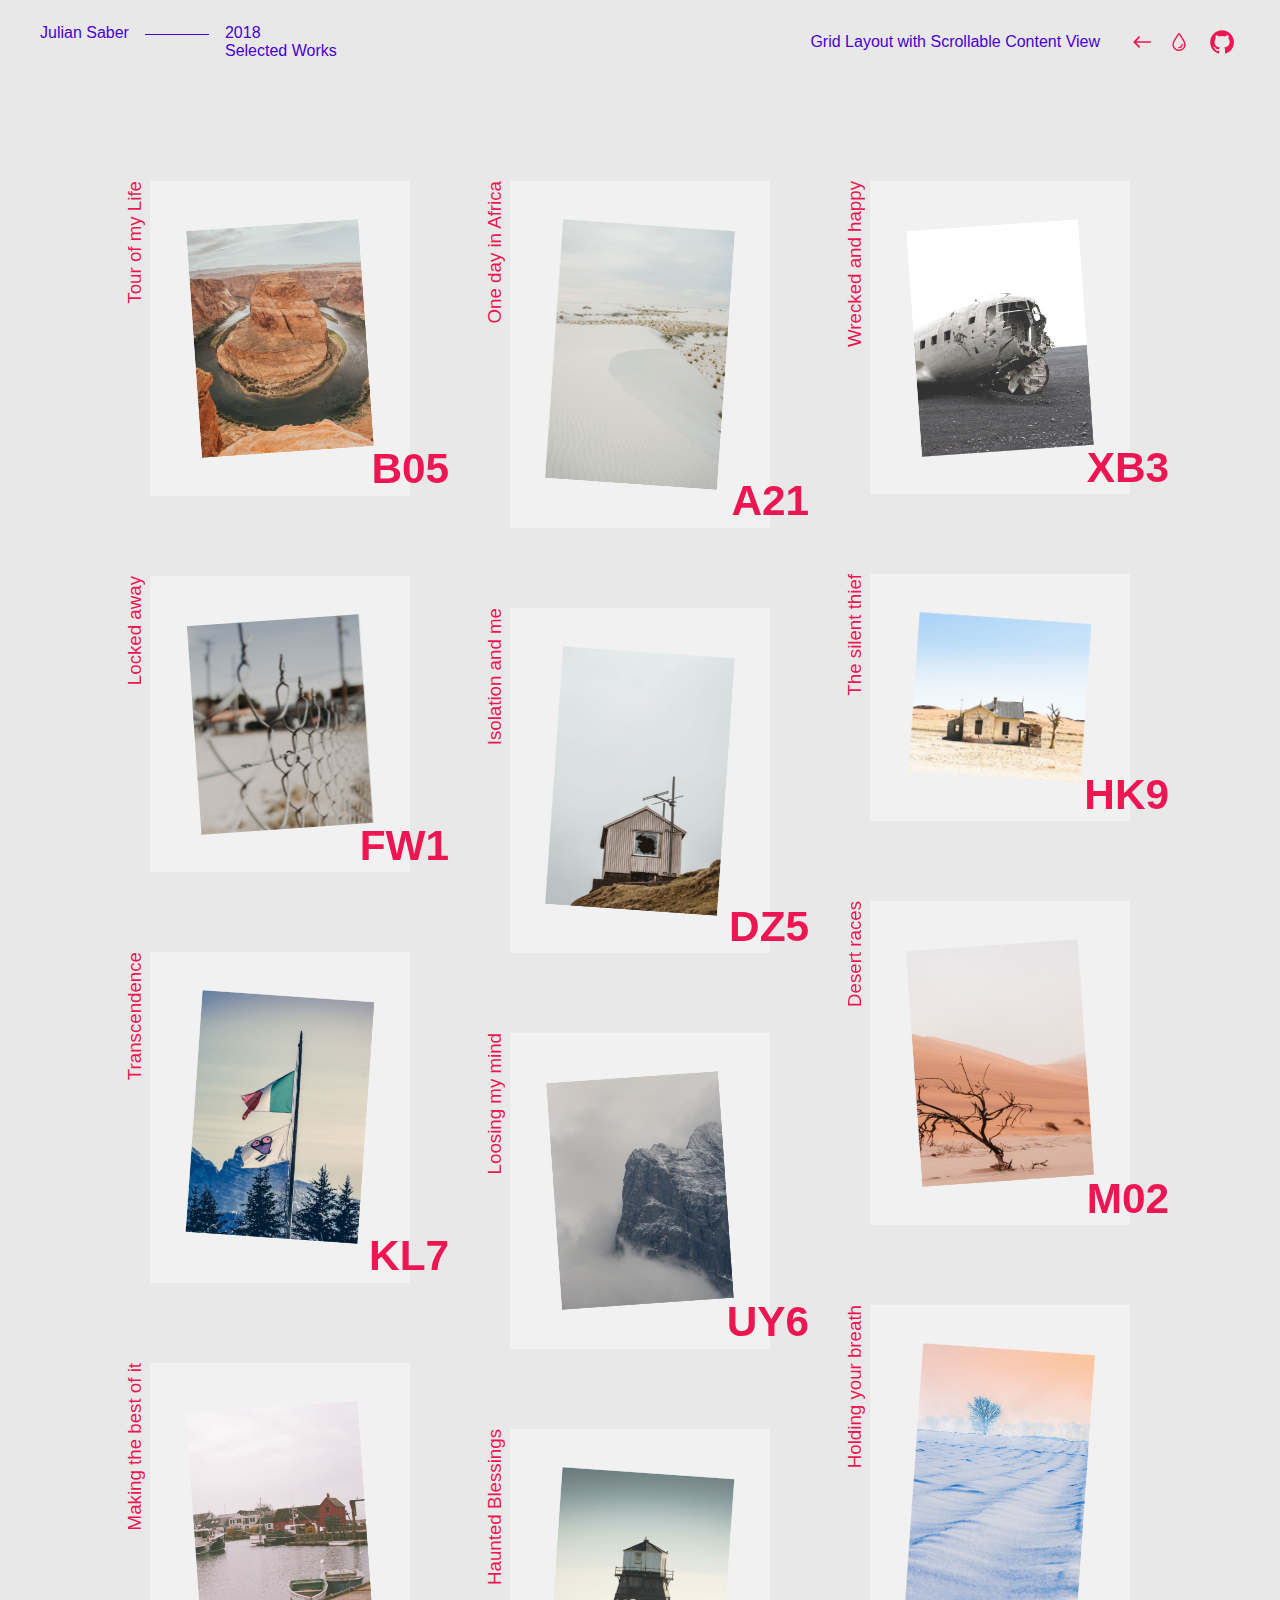
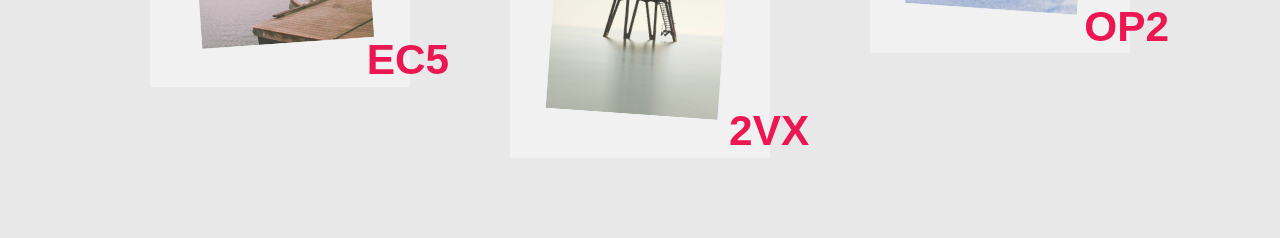
==== PictureWall/index.html @ a44412d5 "add picture wall and bootstrap" ====
<!DOCTYPE html>
<html lang="en" class="no-js">
	<head>
		<meta charset="UTF-8" />
		<meta name="viewport" content="width=device-width, initial-scale=1">
		<title>Grid Layout with Scrollable Content View | Codrops</title>
		<meta name="description" content="A Masonry-powered grid layout with a motion hover effect on the grid items and a scrollable content view." />
		<meta name="keywords" content="masonry, grid layout, hover effect, content preview, javascript, gsap, template, web design" />
		<meta name="author" content="Codrops" />
		<link rel="shortcut icon" href="favicon.ico">
		<link rel="stylesheet" type="text/css" href="css/base.css" />
		<script>document.documentElement.className="js";var supportsCssVars=function(){var e,t=document.createElement("style");return t.innerHTML="root: { --tmp-var: bold; }",document.head.appendChild(t),e=!!(window.CSS&&window.CSS.supports&&window.CSS.supports("font-weight","var(--tmp-var)")),t.parentNode.removeChild(t),e};supportsCssVars()||alert("Please view this demo in a modern browser that supports CSS Variables.");</script>
	</head>
	<body class="loading">
		<svg class="hidden">
			<symbol id="icon-arrow" viewBox="0 0 24 24">
				<title>arrow</title>
				<polygon points="6.3,12.8 20.9,12.8 20.9,11.2 6.3,11.2 10.2,7.2 9,6 3.1,12 9,18 10.2,16.8 "/>
			</symbol>
			<symbol id="icon-drop" viewBox="0 0 24 24">
				<title>drop</title>
				<path d="M12,21c-3.6,0-6.6-3-6.6-6.6C5.4,11,10.8,4,11.4,3.2C11.6,3.1,11.8,3,12,3s0.4,0.1,0.6,0.3c0.6,0.8,6.1,7.8,6.1,11.2C18.6,18.1,15.6,21,12,21zM12,4.8c-1.8,2.4-5.2,7.4-5.2,9.6c0,2.9,2.3,5.2,5.2,5.2s5.2-2.3,5.2-5.2C17.2,12.2,13.8,7.3,12,4.8z"/><path d="M12,18.2c-0.4,0-0.7-0.3-0.7-0.7s0.3-0.7,0.7-0.7c1.3,0,2.4-1.1,2.4-2.4c0-0.4,0.3-0.7,0.7-0.7c0.4,0,0.7,0.3,0.7,0.7C15.8,16.5,14.1,18.2,12,18.2z"/>
			</symbol>
			<svg id="icon-github" viewBox="0 0 33 33">
				<title>github</title>
				<path d="M16.608.455C7.614.455.32 7.748.32 16.745c0 7.197 4.667 13.302 11.14 15.456.815.15 1.112-.353 1.112-.785 0-.386-.014-1.411-.022-2.77-4.531.984-5.487-2.184-5.487-2.184-.741-1.882-1.809-2.383-1.809-2.383-1.479-1.01.112-.99.112-.99 1.635.115 2.495 1.679 2.495 1.679 1.453 2.489 3.813 1.77 4.741 1.353.148-1.052.569-1.77 1.034-2.177-3.617-.411-7.42-1.809-7.42-8.051 0-1.778.635-3.233 1.677-4.371-.168-.412-.727-2.069.16-4.311 0 0 1.367-.438 4.479 1.67a15.602 15.602 0 0 1 4.078-.549 15.62 15.62 0 0 1 4.078.549c3.11-2.108 4.475-1.67 4.475-1.67.889 2.242.33 3.899.163 4.311C26.37 12.66 27 14.115 27 15.893c0 6.258-3.809 7.635-7.437 8.038.584.503 1.105 1.497 1.105 3.017 0 2.177-.02 3.934-.02 4.468 0 .436.294.943 1.12.784 6.468-2.159 11.131-8.26 11.131-15.455 0-8.997-7.294-16.29-16.291-16.29"></path>
			</svg>
			<svg id="icon-caret" viewBox="0 0 32 19">
				<title>caret</title>
				<path d="M31.423 3.976l-14.319 14.32a1.631 1.631 0 0 1-2.306 0L.478 3.976a1.631 1.631 0 0 1 0-2.307L1.63.516a1.631 1.631 0 0 1 2.307 0l12.013 12.013L27.964.516a1.63 1.63 0 0 1 2.306 0l1.154 1.153a1.63 1.63 0 0 1-.001 2.307z"></path>
			</svg>
		</svg>
		<main>
			<div class="frame">
				<header class="codrops-header">
					<h1 class="codrops-header__title">Grid Layout with Scrollable Content View</h1>
					<div class="codrops-links">
						<a class="codrops-icon codrops-icon--prev" href="https://tympanus.net/Development/DiagonalSlideshow/" title="Previous Demo"><svg class="icon icon--arrow"><use xlink:href="#icon-arrow"></use></svg></a>
						<a class="codrops-icon codrops-icon--drop" href="https://tympanus.net/codrops/?p=35959" title="Back to the article"><svg class="icon icon--drop"><use xlink:href="#icon-drop"></use></svg></a>
						<a class="github" href="https://github.com/codrops/GridLayoutScrollableContent/" title="Find this project on GitHub"><svg class="icon icon--github"><use xlink:href="#icon-github"></use></svg></a>
					</div>
				</header>
				<div class="title">
					<h3 class="title__name">Julian Saber</h3>
					<h4 class="title__sub">2018 <span class="title__sub-works">Selected Works</span></h4>
				</div>
			</div>
			<div class="grid-wrap">
				<div class="grid">
					<a href="#" class="grid__item">
						<div class="grid__item-bg"></div>
						<div class="grid__item-wrap">
							<img class="grid__item-img" src="img/1.jpg" alt="Some image" />
						</div>
						<h3 class="grid__item-title">Tour of my Life</h3>
						<h4 class="grid__item-number">B05</h4>
					</a>
					<a href="#" class="grid__item">
						<div class="grid__item-bg"></div>
						<div class="grid__item-wrap">
							<img class="grid__item-img" src="img/2.jpg" alt="Some image" />
						</div>
						<h3 class="grid__item-title">One day in Africa</h3>
						<h4 class="grid__item-number">A21</h4>
					</a>
					<a href="#" class="grid__item">
						<div class="grid__item-bg"></div>
						<div class="grid__item-wrap">
							<img class="grid__item-img" src="img/3.jpg" alt="Some image" />
						</div>
						<h3 class="grid__item-title">Wrecked and happy</h3>
						<h4 class="grid__item-number">XB3</h4>
					</a>
					<a href="#" class="grid__item">
						<div class="grid__item-bg"></div>
						<div class="grid__item-wrap">
							<img class="grid__item-img" src="img/4.jpg" alt="Some image" />
						</div>
						<h3 class="grid__item-title">The silent thief</h3>
						<h4 class="grid__item-number">HK9</h4>
					</a>
					<a href="#" class="grid__item">
						<div class="grid__item-bg"></div>
						<div class="grid__item-wrap">
							<img class="grid__item-img" src="img/5.jpg" alt="Some image" />
						</div>
						<h3 class="grid__item-title">Locked away</h3>
						<h4 class="grid__item-number">FW1</h4>
					</a>
					<a href="#" class="grid__item">
						<div class="grid__item-bg"></div>
						<div class="grid__item-wrap">
							<img class="grid__item-img" src="img/6.jpg" alt="Some image" />
						</div>
						<h3 class="grid__item-title">Isolation and me</h3>
						<h4 class="grid__item-number">DZ5</h4>
					</a>
					<a href="#" class="grid__item">
						<div class="grid__item-bg"></div>
						<div class="grid__item-wrap">
							<img class="grid__item-img" src="img/7.jpg" alt="Some image" />
						</div>
						<h3 class="grid__item-title">Desert races</h3>
						<h4 class="grid__item-number">M02</h4>
					</a>
					<a href="#" class="grid__item">
						<div class="grid__item-bg"></div>
						<div class="grid__item-wrap">
							<img class="grid__item-img" src="img/8.jpg" alt="Some image" />
						</div>
						<h3 class="grid__item-title">Transcendence</h3>
						<h4 class="grid__item-number">KL7</h4>
					</a>
					<a href="#" class="grid__item">
						<div class="grid__item-bg"></div>
						<div class="grid__item-wrap">
							<img class="grid__item-img" src="img/9.jpg" alt="Some image" />
						</div>
						<h3 class="grid__item-title">Loosing my mind</h3>
						<h4 class="grid__item-number">UY6</h4>
					</a>
					<a href="#" class="grid__item">
						<div class="grid__item-bg"></div>
						<div class="grid__item-wrap">
							<img class="grid__item-img" src="img/10.jpg" alt="Some image" />
						</div>
						<h3 class="grid__item-title">Holding your breath</h3>
						<h4 class="grid__item-number">OP2</h4>
					</a>
					<a href="#" class="grid__item">
						<div class="grid__item-bg"></div>
						<div class="grid__item-wrap">
							<img class="grid__item-img" src="img/11.jpg" alt="Some image" />
						</div>
						<h3 class="grid__item-title">Making the best of it</h3>
						<h4 class="grid__item-number">EC5</h4>
					</a>
					<a href="#" class="grid__item">
						<div class="grid__item-bg"></div>
						<div class="grid__item-wrap">
							<img class="grid__item-img" src="img/12.jpg" alt="Some image" />
						</div>
						<h3 class="grid__item-title">Haunted Blessings</h3>
						<h4 class="grid__item-number">2VX</h4>
					</a>
				</div>
			</div><!-- /grid-wrap -->
			<div class="content">
				<div class="content__item">
					<div class="content__item-intro">
						<img class="content__item-img" src="img/1.jpg" alt="Some image" />
						<h2 class="content__item-title">Tour of my life</h2>
					</div>
					<h3 class="content__item-subtitle">"How I learned to cherish life after a trip to hell"</h3>
					<div class="content__item-text">
						<p>When I was in the islands nearly a generation ago, I was acquainted with a young American couple who had among their belongings an attractive little son of the age of seven—attractive but not practicably companionable with me, because he knew no English. He had played from his birth with the little Kanakas on his father’s plantation, and had preferred their language and would learn no other. The family removed to America a month after I arrived in the islands, and straightway the boy began to lose his Kanaka and pick up English. By the time he was twelve he hadn’t a word of Kanaka left; the language had wholly departed from his tongue and from his comprehension. Nine years later, when he was twenty-one, I came upon the family in one of the lake towns of New York, and the mother told me about an adventure which her son had been having. By trade he was now a professional diver. A passenger boat had been caught in a storm on the lake, and had gone down, carrying her people with her. A few days later the young diver descended, with his armor on, and entered the berth-saloon of the boat, and stood at the foot of the companionway, with his hand on the rail, peering through the dim water. Presently something touched him on the shoulder, and he turned and found a dead man swaying and bobbing about him and seemingly inspecting him inquiringly. He was paralyzed with fright.</p>
						<p>His entry had disturbed the water, and now he discerned a number of dim corpses making for him and wagging their heads and swaying their bodies like sleepy people trying to dance. His senses forsook him, and in that condition he was drawn to the surface. He was put to bed at home, and was soon very ill. During some days he had seasons of delirium which lasted several hours at a time; and while they lasted he talked Kanaka incessantly and glibly; and Kanaka only. He was still very ill, and he talked to me in that tongue; but I did not understand it, of course. The doctor-books tell us that cases like this are not uncommon. Then the doctors ought to study the cases and find out how to multiply them. Many languages and things get mislaid in a person’s head, and stay mislaid for lack of this remedy.</p>
						<p>Several of our passengers belonged in Honolulu, and these were sent ashore; but nobody could go ashore and return. There were people on shore who were booked to go with us to Australia, but we could not receive them; to do it would cost us a quarantine-term in Sydney. They could have escaped the day before, by ship to San Francisco; but the bars had been put up, now, and they might have to wait weeks before any ship could venture to give them a passage any whither. And there were hardships for others. An elderly lady and her son, recreation-seekers from Massachusetts, had wandered westward, further and further from home, always intending to take the return track, but always concluding to go still a little further; and now here they were at anchor before Honolulu positively their last westward-bound indulgence—they had made up their minds to that—but where is the use in making up your mind in this world? It is usually a waste of time to do it. These two would have to stay with us as far as Australia. Then they could go on around the world, or go back the way they had come; the distance and the accommodations and outlay of time would be just the same, whichever of the two routes they might elect to take. Think of it: a projected excursion of five hundred miles gradually enlarged, without any elaborate degree of intention, to a possible twenty-four thousand. However, they were used to extensions by this time, and did not mind this new one much.</p>
					</div>
				</div><!-- /content__item -->
				<div class="content__item">
					<div class="content__item-intro">
						<img class="content__item-img" src="img/2.jpg" alt="Some image" />
						<h2 class="content__item-title">One day in Africa</h2>
					</div>
					<h3 class="content__item-subtitle">"How I learned to cherish life after a trip to hell"</h3>
					<div class="content__item-text">
						<p>When I was in the islands nearly a generation ago, I was acquainted with a young American couple who had among their belongings an attractive little son of the age of seven—attractive but not practicably companionable with me, because he knew no English. He had played from his birth with the little Kanakas on his father’s plantation, and had preferred their language and would learn no other. The family removed to America a month after I arrived in the islands, and straightway the boy began to lose his Kanaka and pick up English. By the time he was twelve he hadn’t a word of Kanaka left; the language had wholly departed from his tongue and from his comprehension. Nine years later, when he was twenty-one, I came upon the family in one of the lake towns of New York, and the mother told me about an adventure which her son had been having. By trade he was now a professional diver. A passenger boat had been caught in a storm on the lake, and had gone down, carrying her people with her. A few days later the young diver descended, with his armor on, and entered the berth-saloon of the boat, and stood at the foot of the companionway, with his hand on the rail, peering through the dim water. Presently something touched him on the shoulder, and he turned and found a dead man swaying and bobbing about him and seemingly inspecting him inquiringly. He was paralyzed with fright.</p>
						<p>His entry had disturbed the water, and now he discerned a number of dim corpses making for him and wagging their heads and swaying their bodies like sleepy people trying to dance. His senses forsook him, and in that condition he was drawn to the surface. He was put to bed at home, and was soon very ill. During some days he had seasons of delirium which lasted several hours at a time; and while they lasted he talked Kanaka incessantly and glibly; and Kanaka only. He was still very ill, and he talked to me in that tongue; but I did not understand it, of course. The doctor-books tell us that cases like this are not uncommon. Then the doctors ought to study the cases and find out how to multiply them. Many languages and things get mislaid in a person’s head, and stay mislaid for lack of this remedy.</p>
						<p>Several of our passengers belonged in Honolulu, and these were sent ashore; but nobody could go ashore and return. There were people on shore who were booked to go with us to Australia, but we could not receive them; to do it would cost us a quarantine-term in Sydney. They could have escaped the day before, by ship to San Francisco; but the bars had been put up, now, and they might have to wait weeks before any ship could venture to give them a passage any whither. And there were hardships for others. An elderly lady and her son, recreation-seekers from Massachusetts, had wandered westward, further and further from home, always intending to take the return track, but always concluding to go still a little further; and now here they were at anchor before Honolulu positively their last westward-bound indulgence—they had made up their minds to that—but where is the use in making up your mind in this world? It is usually a waste of time to do it. These two would have to stay with us as far as Australia. Then they could go on around the world, or go back the way they had come; the distance and the accommodations and outlay of time would be just the same, whichever of the two routes they might elect to take. Think of it: a projected excursion of five hundred miles gradually enlarged, without any elaborate degree of intention, to a possible twenty-four thousand. However, they were used to extensions by this time, and did not mind this new one much.</p>
					</div>
				</div><!-- /content__item -->
				<div class="content__item">
					<div class="content__item-intro">
						<img class="content__item-img" src="img/3.jpg" alt="Some image" />
						<h2 class="content__item-title">Wrecked and happy</h2>
					</div>
					<h3 class="content__item-subtitle">"How I learned to cherish life after a trip to hell"</h3>
					<div class="content__item-text">
						<p>When I was in the islands nearly a generation ago, I was acquainted with a young American couple who had among their belongings an attractive little son of the age of seven—attractive but not practicably companionable with me, because he knew no English. He had played from his birth with the little Kanakas on his father’s plantation, and had preferred their language and would learn no other. The family removed to America a month after I arrived in the islands, and straightway the boy began to lose his Kanaka and pick up English. By the time he was twelve he hadn’t a word of Kanaka left; the language had wholly departed from his tongue and from his comprehension. Nine years later, when he was twenty-one, I came upon the family in one of the lake towns of New York, and the mother told me about an adventure which her son had been having. By trade he was now a professional diver. A passenger boat had been caught in a storm on the lake, and had gone down, carrying her people with her. A few days later the young diver descended, with his armor on, and entered the berth-saloon of the boat, and stood at the foot of the companionway, with his hand on the rail, peering through the dim water. Presently something touched him on the shoulder, and he turned and found a dead man swaying and bobbing about him and seemingly inspecting him inquiringly. He was paralyzed with fright.</p>
						<p>His entry had disturbed the water, and now he discerned a number of dim corpses making for him and wagging their heads and swaying their bodies like sleepy people trying to dance. His senses forsook him, and in that condition he was drawn to the surface. He was put to bed at home, and was soon very ill. During some days he had seasons of delirium which lasted several hours at a time; and while they lasted he talked Kanaka incessantly and glibly; and Kanaka only. He was still very ill, and he talked to me in that tongue; but I did not understand it, of course. The doctor-books tell us that cases like this are not uncommon. Then the doctors ought to study the cases and find out how to multiply them. Many languages and things get mislaid in a person’s head, and stay mislaid for lack of this remedy.</p>
						<p>Several of our passengers belonged in Honolulu, and these were sent ashore; but nobody could go ashore and return. There were people on shore who were booked to go with us to Australia, but we could not receive them; to do it would cost us a quarantine-term in Sydney. They could have escaped the day before, by ship to San Francisco; but the bars had been put up, now, and they might have to wait weeks before any ship could venture to give them a passage any whither. And there were hardships for others. An elderly lady and her son, recreation-seekers from Massachusetts, had wandered westward, further and further from home, always intending to take the return track, but always concluding to go still a little further; and now here they were at anchor before Honolulu positively their last westward-bound indulgence—they had made up their minds to that—but where is the use in making up your mind in this world? It is usually a waste of time to do it. These two would have to stay with us as far as Australia. Then they could go on around the world, or go back the way they had come; the distance and the accommodations and outlay of time would be just the same, whichever of the two routes they might elect to take. Think of it: a projected excursion of five hundred miles gradually enlarged, without any elaborate degree of intention, to a possible twenty-four thousand. However, they were used to extensions by this time, and did not mind this new one much.</p>
					</div>
				</div><!-- /content__item -->
				<div class="content__item">
					<div class="content__item-intro">
						<img class="content__item-img" src="img/4.jpg" alt="Some image" />
						<h2 class="content__item-title">The silent thief</h2>
					</div>
					<h3 class="content__item-subtitle">"How I learned to cherish life after a trip to hell"</h3>
					<div class="content__item-text">
						<p>When I was in the islands nearly a generation ago, I was acquainted with a young American couple who had among their belongings an attractive little son of the age of seven—attractive but not practicably companionable with me, because he knew no English. He had played from his birth with the little Kanakas on his father’s plantation, and had preferred their language and would learn no other. The family removed to America a month after I arrived in the islands, and straightway the boy began to lose his Kanaka and pick up English. By the time he was twelve he hadn’t a word of Kanaka left; the language had wholly departed from his tongue and from his comprehension. Nine years later, when he was twenty-one, I came upon the family in one of the lake towns of New York, and the mother told me about an adventure which her son had been having. By trade he was now a professional diver. A passenger boat had been caught in a storm on the lake, and had gone down, carrying her people with her. A few days later the young diver descended, with his armor on, and entered the berth-saloon of the boat, and stood at the foot of the companionway, with his hand on the rail, peering through the dim water. Presently something touched him on the shoulder, and he turned and found a dead man swaying and bobbing about him and seemingly inspecting him inquiringly. He was paralyzed with fright.</p>
						<p>His entry had disturbed the water, and now he discerned a number of dim corpses making for him and wagging their heads and swaying their bodies like sleepy people trying to dance. His senses forsook him, and in that condition he was drawn to the surface. He was put to bed at home, and was soon very ill. During some days he had seasons of delirium which lasted several hours at a time; and while they lasted he talked Kanaka incessantly and glibly; and Kanaka only. He was still very ill, and he talked to me in that tongue; but I did not understand it, of course. The doctor-books tell us that cases like this are not uncommon. Then the doctors ought to study the cases and find out how to multiply them. Many languages and things get mislaid in a person’s head, and stay mislaid for lack of this remedy.</p>
						<p>Several of our passengers belonged in Honolulu, and these were sent ashore; but nobody could go ashore and return. There were people on shore who were booked to go with us to Australia, but we could not receive them; to do it would cost us a quarantine-term in Sydney. They could have escaped the day before, by ship to San Francisco; but the bars had been put up, now, and they might have to wait weeks before any ship could venture to give them a passage any whither. And there were hardships for others. An elderly lady and her son, recreation-seekers from Massachusetts, had wandered westward, further and further from home, always intending to take the return track, but always concluding to go still a little further; and now here they were at anchor before Honolulu positively their last westward-bound indulgence—they had made up their minds to that—but where is the use in making up your mind in this world? It is usually a waste of time to do it. These two would have to stay with us as far as Australia. Then they could go on around the world, or go back the way they had come; the distance and the accommodations and outlay of time would be just the same, whichever of the two routes they might elect to take. Think of it: a projected excursion of five hundred miles gradually enlarged, without any elaborate degree of intention, to a possible twenty-four thousand. However, they were used to extensions by this time, and did not mind this new one much.</p>
					</div>
				</div><!-- /content__item -->
				<div class="content__item">
					<div class="content__item-intro">
						<img class="content__item-img" src="img/5.jpg" alt="Some image" />
						<h2 class="content__item-title">Locked away</h2>
					</div>
					<h3 class="content__item-subtitle">"How I learned to cherish life after a trip to hell"</h3>
					<div class="content__item-text">
						<p>When I was in the islands nearly a generation ago, I was acquainted with a young American couple who had among their belongings an attractive little son of the age of seven—attractive but not practicably companionable with me, because he knew no English. He had played from his birth with the little Kanakas on his father’s plantation, and had preferred their language and would learn no other. The family removed to America a month after I arrived in the islands, and straightway the boy began to lose his Kanaka and pick up English. By the time he was twelve he hadn’t a word of Kanaka left; the language had wholly departed from his tongue and from his comprehension. Nine years later, when he was twenty-one, I came upon the family in one of the lake towns of New York, and the mother told me about an adventure which her son had been having. By trade he was now a professional diver. A passenger boat had been caught in a storm on the lake, and had gone down, carrying her people with her. A few days later the young diver descended, with his armor on, and entered the berth-saloon of the boat, and stood at the foot of the companionway, with his hand on the rail, peering through the dim water. Presently something touched him on the shoulder, and he turned and found a dead man swaying and bobbing about him and seemingly inspecting him inquiringly. He was paralyzed with fright.</p>
						<p>His entry had disturbed the water, and now he discerned a number of dim corpses making for him and wagging their heads and swaying their bodies like sleepy people trying to dance. His senses forsook him, and in that condition he was drawn to the surface. He was put to bed at home, and was soon very ill. During some days he had seasons of delirium which lasted several hours at a time; and while they lasted he talked Kanaka incessantly and glibly; and Kanaka only. He was still very ill, and he talked to me in that tongue; but I did not understand it, of course. The doctor-books tell us that cases like this are not uncommon. Then the doctors ought to study the cases and find out how to multiply them. Many languages and things get mislaid in a person’s head, and stay mislaid for lack of this remedy.</p>
						<p>Several of our passengers belonged in Honolulu, and these were sent ashore; but nobody could go ashore and return. There were people on shore who were booked to go with us to Australia, but we could not receive them; to do it would cost us a quarantine-term in Sydney. They could have escaped the day before, by ship to San Francisco; but the bars had been put up, now, and they might have to wait weeks before any ship could venture to give them a passage any whither. And there were hardships for others. An elderly lady and her son, recreation-seekers from Massachusetts, had wandered westward, further and further from home, always intending to take the return track, but always concluding to go still a little further; and now here they were at anchor before Honolulu positively their last westward-bound indulgence—they had made up their minds to that—but where is the use in making up your mind in this world? It is usually a waste of time to do it. These two would have to stay with us as far as Australia. Then they could go on around the world, or go back the way they had come; the distance and the accommodations and outlay of time would be just the same, whichever of the two routes they might elect to take. Think of it: a projected excursion of five hundred miles gradually enlarged, without any elaborate degree of intention, to a possible twenty-four thousand. However, they were used to extensions by this time, and did not mind this new one much.</p>
					</div>
				</div><!-- /content__item -->
				<div class="content__item">
					<div class="content__item-intro">
						<img class="content__item-img" src="img/6.jpg" alt="Some image" />
						<h2 class="content__item-title">Isolation and me</h2>
					</div>
					<h3 class="content__item-subtitle">"How I learned to cherish life after a trip to hell"</h3>
					<div class="content__item-text">
						<p>When I was in the islands nearly a generation ago, I was acquainted with a young American couple who had among their belongings an attractive little son of the age of seven—attractive but not practicably companionable with me, because he knew no English. He had played from his birth with the little Kanakas on his father’s plantation, and had preferred their language and would learn no other. The family removed to America a month after I arrived in the islands, and straightway the boy began to lose his Kanaka and pick up English. By the time he was twelve he hadn’t a word of Kanaka left; the language had wholly departed from his tongue and from his comprehension. Nine years later, when he was twenty-one, I came upon the family in one of the lake towns of New York, and the mother told me about an adventure which her son had been having. By trade he was now a professional diver. A passenger boat had been caught in a storm on the lake, and had gone down, carrying her people with her. A few days later the young diver descended, with his armor on, and entered the berth-saloon of the boat, and stood at the foot of the companionway, with his hand on the rail, peering through the dim water. Presently something touched him on the shoulder, and he turned and found a dead man swaying and bobbing about him and seemingly inspecting him inquiringly. He was paralyzed with fright.</p>
						<p>His entry had disturbed the water, and now he discerned a number of dim corpses making for him and wagging their heads and swaying their bodies like sleepy people trying to dance. His senses forsook him, and in that condition he was drawn to the surface. He was put to bed at home, and was soon very ill. During some days he had seasons of delirium which lasted several hours at a time; and while they lasted he talked Kanaka incessantly and glibly; and Kanaka only. He was still very ill, and he talked to me in that tongue; but I did not understand it, of course. The doctor-books tell us that cases like this are not uncommon. Then the doctors ought to study the cases and find out how to multiply them. Many languages and things get mislaid in a person’s head, and stay mislaid for lack of this remedy.</p>
						<p>Several of our passengers belonged in Honolulu, and these were sent ashore; but nobody could go ashore and return. There were people on shore who were booked to go with us to Australia, but we could not receive them; to do it would cost us a quarantine-term in Sydney. They could have escaped the day before, by ship to San Francisco; but the bars had been put up, now, and they might have to wait weeks before any ship could venture to give them a passage any whither. And there were hardships for others. An elderly lady and her son, recreation-seekers from Massachusetts, had wandered westward, further and further from home, always intending to take the return track, but always concluding to go still a little further; and now here they were at anchor before Honolulu positively their last westward-bound indulgence—they had made up their minds to that—but where is the use in making up your mind in this world? It is usually a waste of time to do it. These two would have to stay with us as far as Australia. Then they could go on around the world, or go back the way they had come; the distance and the accommodations and outlay of time would be just the same, whichever of the two routes they might elect to take. Think of it: a projected excursion of five hundred miles gradually enlarged, without any elaborate degree of intention, to a possible twenty-four thousand. However, they were used to extensions by this time, and did not mind this new one much.</p>
					</div>
				</div><!-- /content__item -->
				<div class="content__item">
					<div class="content__item-intro">
						<img class="content__item-img" src="img/7.jpg" alt="Some image" />
						<h2 class="content__item-title">Desert races</h2>
					</div>
					<h3 class="content__item-subtitle">"How I learned to cherish life after a trip to hell"</h3>
					<div class="content__item-text">
						<p>When I was in the islands nearly a generation ago, I was acquainted with a young American couple who had among their belongings an attractive little son of the age of seven—attractive but not practicably companionable with me, because he knew no English. He had played from his birth with the little Kanakas on his father’s plantation, and had preferred their language and would learn no other. The family removed to America a month after I arrived in the islands, and straightway the boy began to lose his Kanaka and pick up English. By the time he was twelve he hadn’t a word of Kanaka left; the language had wholly departed from his tongue and from his comprehension. Nine years later, when he was twenty-one, I came upon the family in one of the lake towns of New York, and the mother told me about an adventure which her son had been having. By trade he was now a professional diver. A passenger boat had been caught in a storm on the lake, and had gone down, carrying her people with her. A few days later the young diver descended, with his armor on, and entered the berth-saloon of the boat, and stood at the foot of the companionway, with his hand on the rail, peering through the dim water. Presently something touched him on the shoulder, and he turned and found a dead man swaying and bobbing about him and seemingly inspecting him inquiringly. He was paralyzed with fright.</p>
						<p>His entry had disturbed the water, and now he discerned a number of dim corpses making for him and wagging their heads and swaying their bodies like sleepy people trying to dance. His senses forsook him, and in that condition he was drawn to the surface. He was put to bed at home, and was soon very ill. During some days he had seasons of delirium which lasted several hours at a time; and while they lasted he talked Kanaka incessantly and glibly; and Kanaka only. He was still very ill, and he talked to me in that tongue; but I did not understand it, of course. The doctor-books tell us that cases like this are not uncommon. Then the doctors ought to study the cases and find out how to multiply them. Many languages and things get mislaid in a person’s head, and stay mislaid for lack of this remedy.</p>
						<p>Several of our passengers belonged in Honolulu, and these were sent ashore; but nobody could go ashore and return. There were people on shore who were booked to go with us to Australia, but we could not receive them; to do it would cost us a quarantine-term in Sydney. They could have escaped the day before, by ship to San Francisco; but the bars had been put up, now, and they might have to wait weeks before any ship could venture to give them a passage any whither. And there were hardships for others. An elderly lady and her son, recreation-seekers from Massachusetts, had wandered westward, further and further from home, always intending to take the return track, but always concluding to go still a little further; and now here they were at anchor before Honolulu positively their last westward-bound indulgence—they had made up their minds to that—but where is the use in making up your mind in this world? It is usually a waste of time to do it. These two would have to stay with us as far as Australia. Then they could go on around the world, or go back the way they had come; the distance and the accommodations and outlay of time would be just the same, whichever of the two routes they might elect to take. Think of it: a projected excursion of five hundred miles gradually enlarged, without any elaborate degree of intention, to a possible twenty-four thousand. However, they were used to extensions by this time, and did not mind this new one much.</p>
					</div>
				</div><!-- /content__item -->
				<div class="content__item">
					<div class="content__item-intro">
						<img class="content__item-img" src="img/8.jpg" alt="Some image" />
						<h2 class="content__item-title">Transcendence</h2>
					</div>
					<h3 class="content__item-subtitle">"How I learned to cherish life after a trip to hell"</h3>
					<div class="content__item-text">
						<p>When I was in the islands nearly a generation ago, I was acquainted with a young American couple who had among their belongings an attractive little son of the age of seven—attractive but not practicably companionable with me, because he knew no English. He had played from his birth with the little Kanakas on his father’s plantation, and had preferred their language and would learn no other. The family removed to America a month after I arrived in the islands, and straightway the boy began to lose his Kanaka and pick up English. By the time he was twelve he hadn’t a word of Kanaka left; the language had wholly departed from his tongue and from his comprehension. Nine years later, when he was twenty-one, I came upon the family in one of the lake towns of New York, and the mother told me about an adventure which her son had been having. By trade he was now a professional diver. A passenger boat had been caught in a storm on the lake, and had gone down, carrying her people with her. A few days later the young diver descended, with his armor on, and entered the berth-saloon of the boat, and stood at the foot of the companionway, with his hand on the rail, peering through the dim water. Presently something touched him on the shoulder, and he turned and found a dead man swaying and bobbing about him and seemingly inspecting him inquiringly. He was paralyzed with fright.</p>
						<p>His entry had disturbed the water, and now he discerned a number of dim corpses making for him and wagging their heads and swaying their bodies like sleepy people trying to dance. His senses forsook him, and in that condition he was drawn to the surface. He was put to bed at home, and was soon very ill. During some days he had seasons of delirium which lasted several hours at a time; and while they lasted he talked Kanaka incessantly and glibly; and Kanaka only. He was still very ill, and he talked to me in that tongue; but I did not understand it, of course. The doctor-books tell us that cases like this are not uncommon. Then the doctors ought to study the cases and find out how to multiply them. Many languages and things get mislaid in a person’s head, and stay mislaid for lack of this remedy.</p>
						<p>Several of our passengers belonged in Honolulu, and these were sent ashore; but nobody could go ashore and return. There were people on shore who were booked to go with us to Australia, but we could not receive them; to do it would cost us a quarantine-term in Sydney. They could have escaped the day before, by ship to San Francisco; but the bars had been put up, now, and they might have to wait weeks before any ship could venture to give them a passage any whither. And there were hardships for others. An elderly lady and her son, recreation-seekers from Massachusetts, had wandered westward, further and further from home, always intending to take the return track, but always concluding to go still a little further; and now here they were at anchor before Honolulu positively their last westward-bound indulgence—they had made up their minds to that—but where is the use in making up your mind in this world? It is usually a waste of time to do it. These two would have to stay with us as far as Australia. Then they could go on around the world, or go back the way they had come; the distance and the accommodations and outlay of time would be just the same, whichever of the two routes they might elect to take. Think of it: a projected excursion of five hundred miles gradually enlarged, without any elaborate degree of intention, to a possible twenty-four thousand. However, they were used to extensions by this time, and did not mind this new one much.</p>
					</div>
				</div><!-- /content__item -->
				<div class="content__item">
					<div class="content__item-intro">
						<img class="content__item-img" src="img/9.jpg" alt="Some image" />
						<h2 class="content__item-title">Loosing my mind</h2>
					</div>
					<h3 class="content__item-subtitle">"How I learned to cherish life after a trip to hell"</h3>
					<div class="content__item-text">
						<p>When I was in the islands nearly a generation ago, I was acquainted with a young American couple who had among their belongings an attractive little son of the age of seven—attractive but not practicably companionable with me, because he knew no English. He had played from his birth with the little Kanakas on his father’s plantation, and had preferred their language and would learn no other. The family removed to America a month after I arrived in the islands, and straightway the boy began to lose his Kanaka and pick up English. By the time he was twelve he hadn’t a word of Kanaka left; the language had wholly departed from his tongue and from his comprehension. Nine years later, when he was twenty-one, I came upon the family in one of the lake towns of New York, and the mother told me about an adventure which her son had been having. By trade he was now a professional diver. A passenger boat had been caught in a storm on the lake, and had gone down, carrying her people with her. A few days later the young diver descended, with his armor on, and entered the berth-saloon of the boat, and stood at the foot of the companionway, with his hand on the rail, peering through the dim water. Presently something touched him on the shoulder, and he turned and found a dead man swaying and bobbing about him and seemingly inspecting him inquiringly. He was paralyzed with fright.</p>
						<p>His entry had disturbed the water, and now he discerned a number of dim corpses making for him and wagging their heads and swaying their bodies like sleepy people trying to dance. His senses forsook him, and in that condition he was drawn to the surface. He was put to bed at home, and was soon very ill. During some days he had seasons of delirium which lasted several hours at a time; and while they lasted he talked Kanaka incessantly and glibly; and Kanaka only. He was still very ill, and he talked to me in that tongue; but I did not understand it, of course. The doctor-books tell us that cases like this are not uncommon. Then the doctors ought to study the cases and find out how to multiply them. Many languages and things get mislaid in a person’s head, and stay mislaid for lack of this remedy.</p>
						<p>Several of our passengers belonged in Honolulu, and these were sent ashore; but nobody could go ashore and return. There were people on shore who were booked to go with us to Australia, but we could not receive them; to do it would cost us a quarantine-term in Sydney. They could have escaped the day before, by ship to San Francisco; but the bars had been put up, now, and they might have to wait weeks before any ship could venture to give them a passage any whither. And there were hardships for others. An elderly lady and her son, recreation-seekers from Massachusetts, had wandered westward, further and further from home, always intending to take the return track, but always concluding to go still a little further; and now here they were at anchor before Honolulu positively their last westward-bound indulgence—they had made up their minds to that—but where is the use in making up your mind in this world? It is usually a waste of time to do it. These two would have to stay with us as far as Australia. Then they could go on around the world, or go back the way they had come; the distance and the accommodations and outlay of time would be just the same, whichever of the two routes they might elect to take. Think of it: a projected excursion of five hundred miles gradually enlarged, without any elaborate degree of intention, to a possible twenty-four thousand. However, they were used to extensions by this time, and did not mind this new one much.</p>
					</div>
				</div><!-- /content__item -->
				<div class="content__item">
					<div class="content__item-intro">
						<img class="content__item-img" src="img/10.jpg" alt="Some image" />
						<h2 class="content__item-title">Holding your breath</h2>
					</div>
					<h3 class="content__item-subtitle">"How I learned to cherish life after a trip to hell"</h3>
					<div class="content__item-text">
						<p>When I was in the islands nearly a generation ago, I was acquainted with a young American couple who had among their belongings an attractive little son of the age of seven—attractive but not practicably companionable with me, because he knew no English. He had played from his birth with the little Kanakas on his father’s plantation, and had preferred their language and would learn no other. The family removed to America a month after I arrived in the islands, and straightway the boy began to lose his Kanaka and pick up English. By the time he was twelve he hadn’t a word of Kanaka left; the language had wholly departed from his tongue and from his comprehension. Nine years later, when he was twenty-one, I came upon the family in one of the lake towns of New York, and the mother told me about an adventure which her son had been having. By trade he was now a professional diver. A passenger boat had been caught in a storm on the lake, and had gone down, carrying her people with her. A few days later the young diver descended, with his armor on, and entered the berth-saloon of the boat, and stood at the foot of the companionway, with his hand on the rail, peering through the dim water. Presently something touched him on the shoulder, and he turned and found a dead man swaying and bobbing about him and seemingly inspecting him inquiringly. He was paralyzed with fright.</p>
						<p>His entry had disturbed the water, and now he discerned a number of dim corpses making for him and wagging their heads and swaying their bodies like sleepy people trying to dance. His senses forsook him, and in that condition he was drawn to the surface. He was put to bed at home, and was soon very ill. During some days he had seasons of delirium which lasted several hours at a time; and while they lasted he talked Kanaka incessantly and glibly; and Kanaka only. He was still very ill, and he talked to me in that tongue; but I did not understand it, of course. The doctor-books tell us that cases like this are not uncommon. Then the doctors ought to study the cases and find out how to multiply them. Many languages and things get mislaid in a person’s head, and stay mislaid for lack of this remedy.</p>
						<p>Several of our passengers belonged in Honolulu, and these were sent ashore; but nobody could go ashore and return. There were people on shore who were booked to go with us to Australia, but we could not receive them; to do it would cost us a quarantine-term in Sydney. They could have escaped the day before, by ship to San Francisco; but the bars had been put up, now, and they might have to wait weeks before any ship could venture to give them a passage any whither. And there were hardships for others. An elderly lady and her son, recreation-seekers from Massachusetts, had wandered westward, further and further from home, always intending to take the return track, but always concluding to go still a little further; and now here they were at anchor before Honolulu positively their last westward-bound indulgence—they had made up their minds to that—but where is the use in making up your mind in this world? It is usually a waste of time to do it. These two would have to stay with us as far as Australia. Then they could go on around the world, or go back the way they had come; the distance and the accommodations and outlay of time would be just the same, whichever of the two routes they might elect to take. Think of it: a projected excursion of five hundred miles gradually enlarged, without any elaborate degree of intention, to a possible twenty-four thousand. However, they were used to extensions by this time, and did not mind this new one much.</p>
					</div>
				</div><!-- /content__item -->
				<div class="content__item">
					<div class="content__item-intro">
						<img class="content__item-img" src="img/11.jpg" alt="Some image" />
						<h2 class="content__item-title">Making the best of it</h2>
					</div>
					<h3 class="content__item-subtitle">"How I learned to cherish life after a trip to hell"</h3>
					<div class="content__item-text">
						<p>When I was in the islands nearly a generation ago, I was acquainted with a young American couple who had among their belongings an attractive little son of the age of seven—attractive but not practicably companionable with me, because he knew no English. He had played from his birth with the little Kanakas on his father’s plantation, and had preferred their language and would learn no other. The family removed to America a month after I arrived in the islands, and straightway the boy began to lose his Kanaka and pick up English. By the time he was twelve he hadn’t a word of Kanaka left; the language had wholly departed from his tongue and from his comprehension. Nine years later, when he was twenty-one, I came upon the family in one of the lake towns of New York, and the mother told me about an adventure which her son had been having. By trade he was now a professional diver. A passenger boat had been caught in a storm on the lake, and had gone down, carrying her people with her. A few days later the young diver descended, with his armor on, and entered the berth-saloon of the boat, and stood at the foot of the companionway, with his hand on the rail, peering through the dim water. Presently something touched him on the shoulder, and he turned and found a dead man swaying and bobbing about him and seemingly inspecting him inquiringly. He was paralyzed with fright.</p>
						<p>His entry had disturbed the water, and now he discerned a number of dim corpses making for him and wagging their heads and swaying their bodies like sleepy people trying to dance. His senses forsook him, and in that condition he was drawn to the surface. He was put to bed at home, and was soon very ill. During some days he had seasons of delirium which lasted several hours at a time; and while they lasted he talked Kanaka incessantly and glibly; and Kanaka only. He was still very ill, and he talked to me in that tongue; but I did not understand it, of course. The doctor-books tell us that cases like this are not uncommon. Then the doctors ought to study the cases and find out how to multiply them. Many languages and things get mislaid in a person’s head, and stay mislaid for lack of this remedy.</p>
						<p>Several of our passengers belonged in Honolulu, and these were sent ashore; but nobody could go ashore and return. There were people on shore who were booked to go with us to Australia, but we could not receive them; to do it would cost us a quarantine-term in Sydney. They could have escaped the day before, by ship to San Francisco; but the bars had been put up, now, and they might have to wait weeks before any ship could venture to give them a passage any whither. And there were hardships for others. An elderly lady and her son, recreation-seekers from Massachusetts, had wandered westward, further and further from home, always intending to take the return track, but always concluding to go still a little further; and now here they were at anchor before Honolulu positively their last westward-bound indulgence—they had made up their minds to that—but where is the use in making up your mind in this world? It is usually a waste of time to do it. These two would have to stay with us as far as Australia. Then they could go on around the world, or go back the way they had come; the distance and the accommodations and outlay of time would be just the same, whichever of the two routes they might elect to take. Think of it: a projected excursion of five hundred miles gradually enlarged, without any elaborate degree of intention, to a possible twenty-four thousand. However, they were used to extensions by this time, and did not mind this new one much.</p>
					</div>
				</div><!-- /content__item -->
				<div class="content__item">
					<div class="content__item-intro">
						<img class="content__item-img" src="img/12.jpg" alt="Some image" />
						<h2 class="content__item-title">Haunted Blessings</h2>
					</div>
					<h3 class="content__item-subtitle">"How I learned to cherish life after a trip to hell"</h3>
					<div class="content__item-text">
						<p>When I was in the islands nearly a generation ago, I was acquainted with a young American couple who had among their belongings an attractive little son of the age of seven—attractive but not practicably companionable with me, because he knew no English. He had played from his birth with the little Kanakas on his father’s plantation, and had preferred their language and would learn no other. The family removed to America a month after I arrived in the islands, and straightway the boy began to lose his Kanaka and pick up English. By the time he was twelve he hadn’t a word of Kanaka left; the language had wholly departed from his tongue and from his comprehension. Nine years later, when he was twenty-one, I came upon the family in one of the lake towns of New York, and the mother told me about an adventure which her son had been having. By trade he was now a professional diver. A passenger boat had been caught in a storm on the lake, and had gone down, carrying her people with her. A few days later the young diver descended, with his armor on, and entered the berth-saloon of the boat, and stood at the foot of the companionway, with his hand on the rail, peering through the dim water. Presently something touched him on the shoulder, and he turned and found a dead man swaying and bobbing about him and seemingly inspecting him inquiringly. He was paralyzed with fright.</p>
						<p>His entry had disturbed the water, and now he discerned a number of dim corpses making for him and wagging their heads and swaying their bodies like sleepy people trying to dance. His senses forsook him, and in that condition he was drawn to the surface. He was put to bed at home, and was soon very ill. During some days he had seasons of delirium which lasted several hours at a time; and while they lasted he talked Kanaka incessantly and glibly; and Kanaka only. He was still very ill, and he talked to me in that tongue; but I did not understand it, of course. The doctor-books tell us that cases like this are not uncommon. Then the doctors ought to study the cases and find out how to multiply them. Many languages and things get mislaid in a person’s head, and stay mislaid for lack of this remedy.</p>
						<p>Several of our passengers belonged in Honolulu, and these were sent ashore; but nobody could go ashore and return. There were people on shore who were booked to go with us to Australia, but we could not receive them; to do it would cost us a quarantine-term in Sydney. They could have escaped the day before, by ship to San Francisco; but the bars had been put up, now, and they might have to wait weeks before any ship could venture to give them a passage any whither. And there were hardships for others. An elderly lady and her son, recreation-seekers from Massachusetts, had wandered westward, further and further from home, always intending to take the return track, but always concluding to go still a little further; and now here they were at anchor before Honolulu positively their last westward-bound indulgence—they had made up their minds to that—but where is the use in making up your mind in this world? It is usually a waste of time to do it. These two would have to stay with us as far as Australia. Then they could go on around the world, or go back the way they had come; the distance and the accommodations and outlay of time would be just the same, whichever of the two routes they might elect to take. Think of it: a projected excursion of five hundred miles gradually enlarged, without any elaborate degree of intention, to a possible twenty-four thousand. However, they were used to extensions by this time, and did not mind this new one much.</p>
					</div>
				</div><!-- /content__item -->
				<button class="content__close">Close</button>
				<svg class="content__indicator icon icon--caret"><use xlink:href="#icon-caret"></use></svg>
			</div>
		</main>
		<script src="js/imagesloaded.pkgd.min.js"></script>
		<script src="js/masonry.pkgd.min.js"></script>
		<script src="js/charming.min.js"></script>
		<script src="js/TweenMax.min.js"></script>
		<script src="js/demo.js"></script>
	</body>
</html>
---- PictureWall/css/base.css ----
article,aside,details,figcaption,figure,footer,header,hgroup,main,nav,section,summary{display:block;}audio,canvas,video{display:inline-block;}audio:not([controls]){display:none;height:0;}[hidden]{display:none;}html{font-family:sans-serif;-ms-text-size-adjust:100%;-webkit-text-size-adjust:100%;}body{margin:0;}a:focus{outline:thin dotted;}a:active,a:hover{outline:0;}h1{font-size:2em;margin:0.67em 0;}abbr[title]{border-bottom:1px dotted;}b,strong{font-weight:bold;}dfn{font-style:italic;}hr{-moz-box-sizing:content-box;box-sizing:content-box;height:0;}mark{background:#ff0;color:#000;}code,kbd,pre,samp{font-family:monospace,serif;font-size:1em;}pre{white-space:pre-wrap;}q{quotes:"\201C" "\201D" "\2018" "\2019";}small{font-size:80%;}sub,sup{font-size:75%;line-height:0;position:relative;vertical-align:baseline;}sup{top:-0.5em;}sub{bottom:-0.25em;}img{border:0;}svg:not(:root){overflow:hidden;}figure{margin:0;}fieldset{border:1px solid #c0c0c0;margin:0 2px;padding:0.35em 0.625em 0.75em;}legend{border:0;padding:0;}button,input,select,textarea{font-family:inherit;font-size:100%;margin:0;}button,input{line-height:normal;}button,select{text-transform:none;}button,html input[type="button"],input[type="reset"],input[type="submit"]{-webkit-appearance:button;cursor:pointer;}button[disabled],html input[disabled]{cursor:default;}input[type="checkbox"],input[type="radio"]{box-sizing:border-box;padding:0;}input[type="search"]{-webkit-appearance:textfield;-moz-box-sizing:content-box;-webkit-box-sizing:content-box;box-sizing:content-box;}input[type="search"]::-webkit-search-cancel-button,input[type="search"]::-webkit-search-decoration{-webkit-appearance:none;}button::-moz-focus-inner,input::-moz-focus-inner{border:0;padding:0;}textarea{overflow:auto;vertical-align:top;}table{border-collapse:collapse;border-spacing:0;}
*,
*::after,
*::before {
	box-sizing: border-box;
}

body {
	--color-text: #4800d4;
    --color-bg: #e8e8e8;
    --color-link: #ec1752;
    --color-link-hover: #eb1851;
    --color-info: #272526;
    --grid-item-bg: #f1f1f1;
    --color-close: #ec1752;
	font-family: Futura, "futura-pt", sans-serif;
	min-height: 100vh;
	color: #57585c;
	color: var(--color-text);
	background-color: #fff;
	background-color: var(--color-bg);
}

/* Page Loader */
.js .loading::before {
	content: '';
	position: fixed;
	z-index: 100000;
	top: 0;
	left: 0;
	width: 100%;
	height: 100%;
	background: var(--color-bg);
}

.js .loading::after {
	content: '';
	position: fixed;
	z-index: 100000;
	top: 50%;
	left: 50%;
	width: 60px;
	height: 60px;
	margin: -30px 0 0 -30px;
	pointer-events: none;
	border-radius: 50%;
	opacity: 0.4;
	background: var(--color-link);
	animation: loaderAnim 0.7s linear infinite alternate forwards;
}

@keyframes loaderAnim {
	to {
		opacity: 1;
		transform: scale3d(0.5,0.5,1);
	}
}

a {
	text-decoration: none;
	color: var(--color-link);
	outline: none;
}

a:hover,
a:focus {
	color: var(--color-link-hover);
	outline: none;
}

.hidden {
	position: absolute;
	overflow: hidden;
	width: 0;
	height: 0;
	pointer-events: none;
}

/* Icons */
.icon {
	display: block;
	width: 1.5em;
	height: 1.5em;
	margin: 0 auto;
	fill: currentColor;
}

main {
	position: relative;
}

.frame {
	position: relative;
	padding: 1.5rem 2.5rem;
}

.frame a:hover {
	color: #4c33f7;
}

/* Header */
.codrops-header {
	position: relative;
	z-index: 100;
	text-align: center;
	font-size: 1rem;
}

.codrops-header__title {
	font-size: 1rem;
	font-weight: normal;
	margin: 0;
	padding: 0;
}

.info {
	margin: 0 0 0 1.25em;
	color: var(--color-info);
}

.github {
	display: block;
	margin: 0.15em 0.15em 0.15em 0.5em;
	padding: 0.25em;
}

.title {
	text-align: center;
}

.title__name,
.title__sub {
	font-weight: normal;
	margin: 0;
	font-size: 1rem;
}

.title__sub {
	position: relative;
	margin: 0;
}

/* Top Navigation Style */
.codrops-links {
	position: relative;
	display: flex;
	justify-content: center;
	text-align: center;
	white-space: nowrap;
}

.codrops-icon {
	display: inline-block;
	margin: 0.15em;
	padding: 0.25em;
}

.grid-wrap {
	position: relative;
	max-width: 1100px;
	margin: 0 auto;
	padding: 6rem 1rem 0;
}

.grid-wrap--hidden {
	height: 0;
	overflow: hidden;
}

.grid {
	margin: 0 auto;
	position: relative;
	display: none;
}

.js .grid {
	display: block;
}

.grid__item {
	width: 260px;
	position: relative;
	padding: 2.75rem;
	margin-bottom: 5rem;
}

.grid__item-wrap {
	position: relative;
}

.grid__item-bg {
	position: absolute;
	top: 0;
	left: 0;
	width: 100%;
	height: 100%;
	background: var(--grid-item-bg);
}

.grid__item-img {
	pointer-events: none;
	position: relative;
	max-width: 100%;
	margin: 0 auto;
	display: block;
	outline: 1px solid transparent;
}

.grid__item:nth-child(even) .grid__item-img {
	transform: rotate3d(0,0,1,4deg);
}

.grid__item:nth-child(odd) .grid__item-img {
	transform: rotate3d(0,0,1,-4deg);
}

.grid__item-title {
	font-weight: normal;
	position: absolute;
	left: 0;
	top: 0;
	margin: 0 0 0 1rem;
	-webkit-writing-mode: vertical-rl;
	writing-mode: vertical-rl;
	transform: rotate(180deg);
	transform-origin: 0 50%;
}

.grid__item-number {
	font-weight: bold;
	position: absolute;
	right: 0;
	bottom: 0;
	font-size: 2.65rem;
	margin: 0 0 0.15rem;
}

.grid__item-number > span {
	display: inline-block;
}

.content {
	margin: 0 auto;
	grid-template-columns: 100%;
	grid-template-rows: 100%;
	align-items: center;
	pointer-events: none;
}

.js .content {
	position: fixed;
	top: 0;
	width: 100%;
	z-index: 1000;
}

.content__item {
	padding: 10rem 5vw 10rem;
	grid-area: 1 / 1 / 1 / 1;
}

.js .content__item {
	height: 0;
	opacity: 0;
	overflow: hidden;
	padding: 0;
	pointer-events: none;
}

.js .content__item--current {
	height: auto;
	opacity: 1;
	padding: 3rem 5vw 10rem;
	pointer-events: auto;
}

.content__item-intro {
	position: relative;
	display: grid;
	grid-template-columns: 100%;
	grid-template-rows: 100%;
	align-items: center;
}

.content__item-img {
	position: relative;
	height: auto;
	max-width: 100%;
	display: block;
	margin: 0 auto;
	grid-area: 1 / 1 / 1 / 1;
}

.js .content__item-img {
	visibility: hidden;
}

.content__item-title {
	position: relative;
	font-size: 7vw;
	line-height: 1;
	text-align: center;
	margin: 0;
	padding: 0 5vw;
	white-space: nowrap;
	grid-area: 1 / 1 / 1 / 1;
}

.content__item-title > span {
	white-space: pre;
	display: inline-block;
}

.content__item-subtitle {
	text-align: center;
	font-size: 1.25rem;
	font-weight: normal;
	margin: 3rem auto;
}

.content__item-text {
	text-align: justify;
	max-width: 800px;
	margin: 0 auto;
}

.content__item-text p {
	margin: 0;
}

.content__close {
	position: absolute;
	top: 0.75rem;
	left: 50%;
	z-index: 10000;
	transform: translateX(-50%);
	background: none;
	border: 0;
	margin: 0;
	padding: 0;
	cursor: pointer;
	color: var(--color-text);
}

.content__close:focus {
	outline: none;
}

.content__item--current ~ .content__close {
	pointer-events: auto;
}

.content__indicator {
	position: absolute;
	top: calc(100vh - 6rem);
	left: calc(50% - 0.75rem);
	display: none;
}

.js .content__item-title > span,
.js .content__item-subtitle,
.js .content__item-text,
.content__close,
.content__indicator {
	opacity: 0;
}

@media screen and (min-width: 55em) {
	.frame {
		display: grid;
		align-items: start;
		justify-items: start;
		grid-template-columns: 40% 60%;
		grid-template-areas: 'title header';
	}
	.codrops-header {
		grid-area: header;
		justify-self: end;
		display: flex;
		flex-direction: row;
		align-items: flex-start;
		align-items: center;
		text-align: left;
	}
	.codrops-links {
		margin: 0 0 0 1.5rem;
	}
	.title {
		grid-area: title;
		display: flex;
		text-align: left;
	}
	.title__sub {
		position: relative;
		padding: 0 0 0 5rem;
		margin: 0 0 0 1rem;
	}
	.title__sub::before {
		content: '';
		height: 1px;
		width: 4rem;
		background: currentColor;
		position: absolute;
		top: 0.65rem;
		left: 0;
	}
	.title__sub-works {
		display: block;
	}
	.grid__item-number {
		right: -2.45rem;
	}
	.grid__item-title {
		margin-left: -0.25rem;
	}
	.content__item-subtitle {
		font-size: 3vw;
	}
	.content__item-text {
  		column-count: 2;
  		column-gap: 20px;
  	}
	.content__item-img {
		max-width: none;
		height: calc(100vh - 6rem);
	}
	.content__item-subtitle {
		max-width: 50%;
	}
	.content__indicator {
		display: block;
	}
}
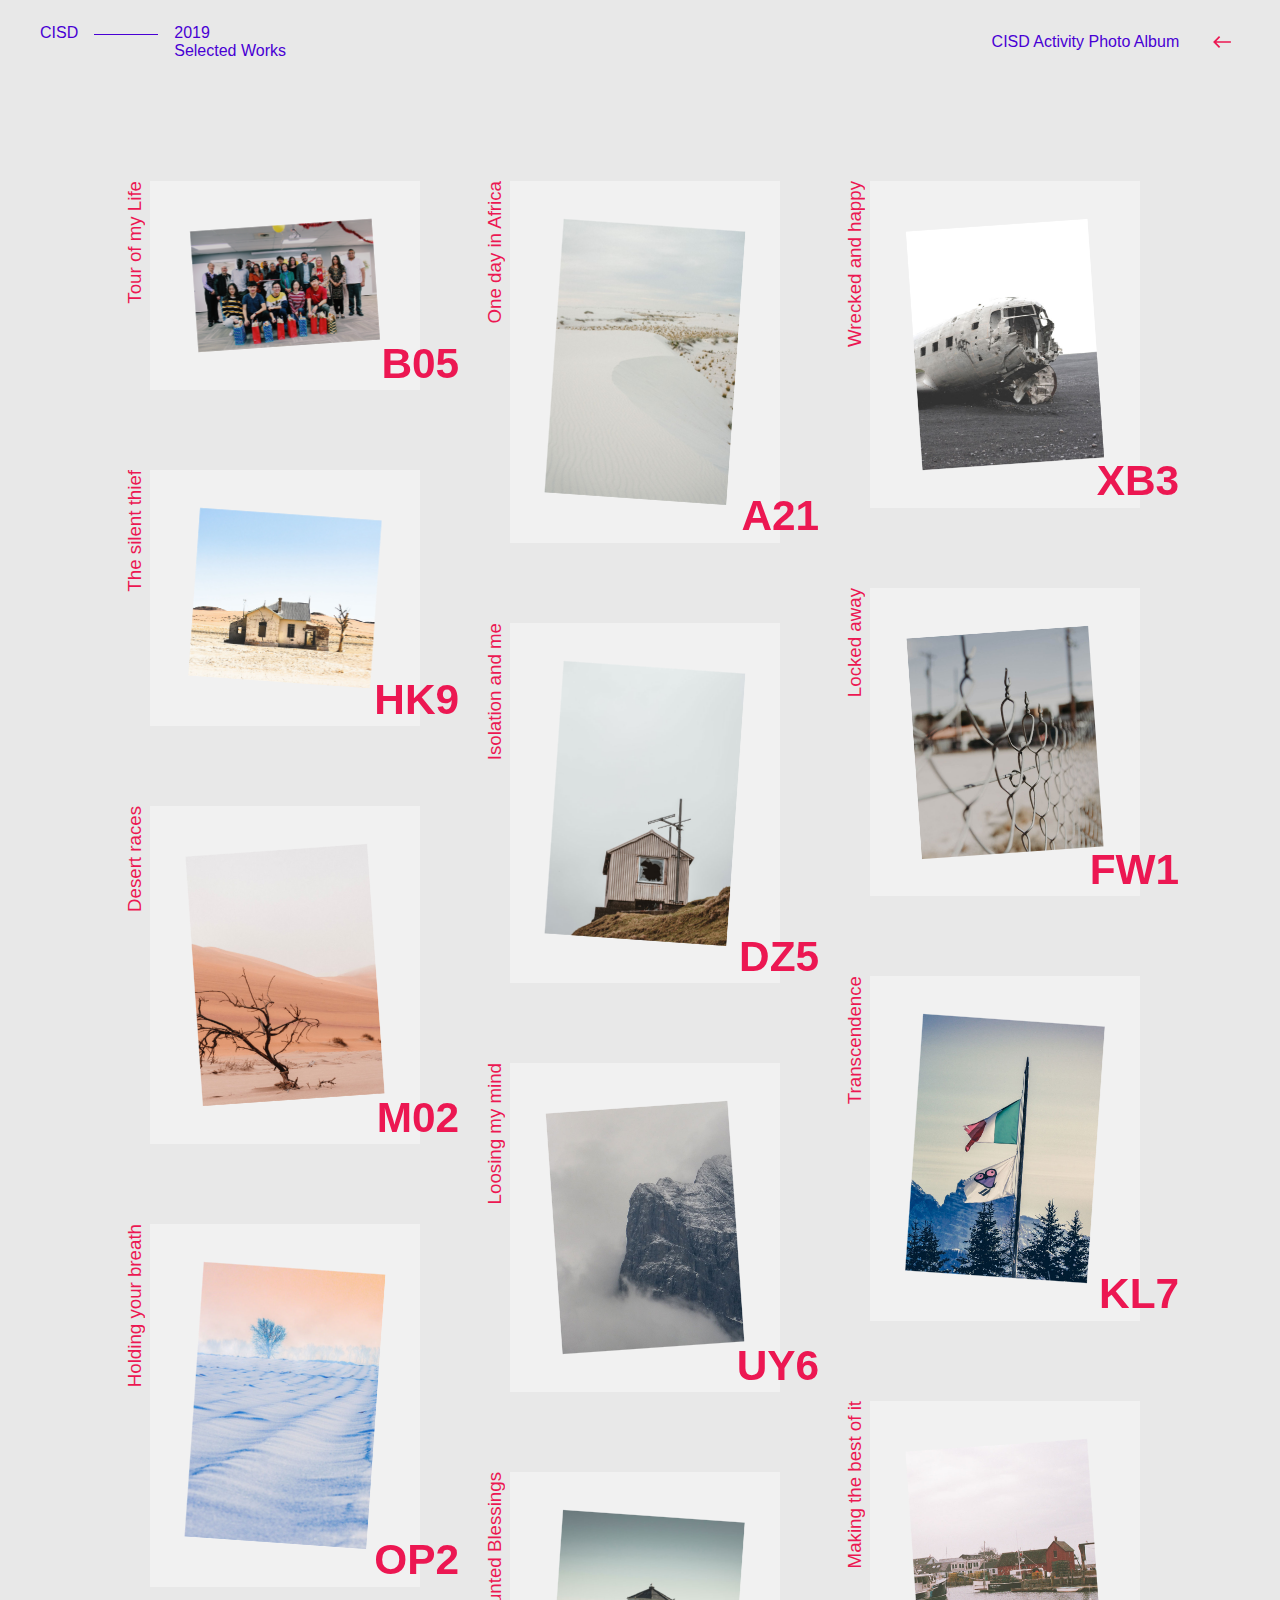
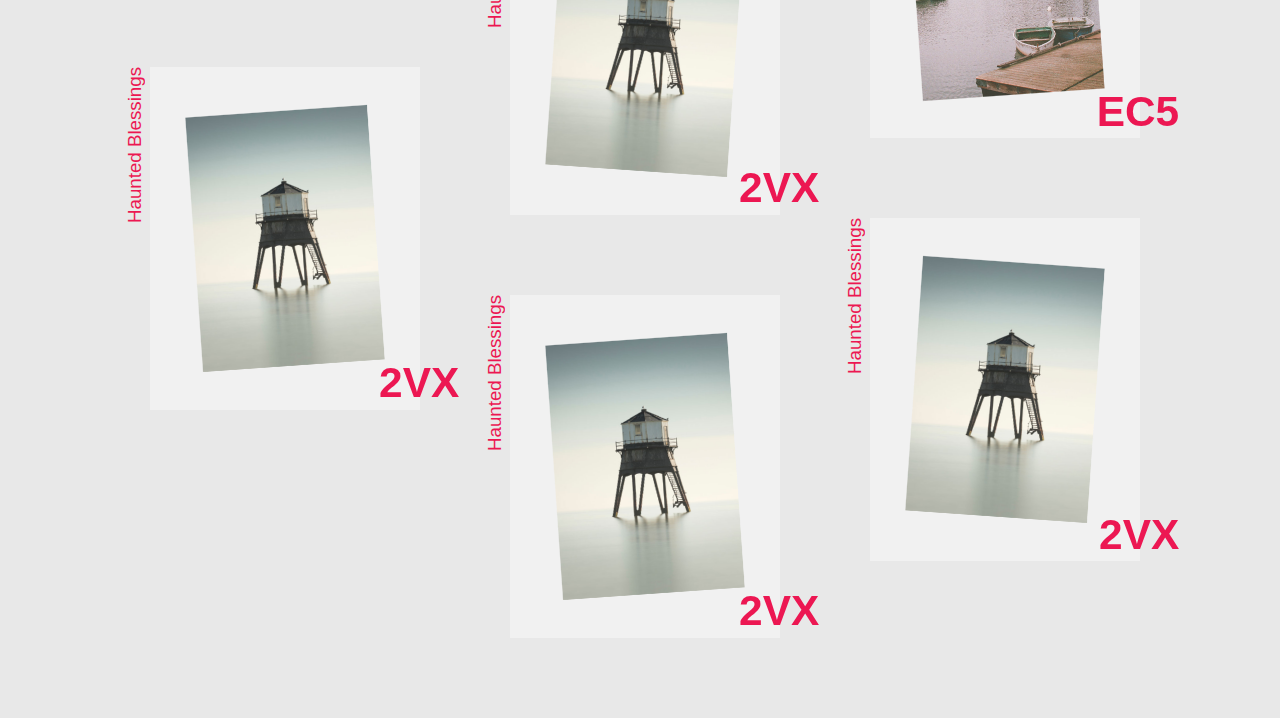
==== commit c09c3b85: "update upcoming event and modify some adjustments" ====
--- a/PictureWall/index.html
+++ b/PictureWall/index.html
@@ -3,11 +3,10 @@
 	<head>
 		<meta charset="UTF-8" />
 		<meta name="viewport" content="width=device-width, initial-scale=1">
-		<title>Grid Layout with Scrollable Content View | Codrops</title>
-		<meta name="description" content="A Masonry-powered grid layout with a motion hover effect on the grid items and a scrollable content view." />
-		<meta name="keywords" content="masonry, grid layout, hover effect, content preview, javascript, gsap, template, web design" />
-		<meta name="author" content="Codrops" />
-		<link rel="shortcut icon" href="favicon.ico">
+		<title>CISD Activity Photo Album</title>
+		<meta name="description" content="CISD Activity Photo Album" />
+		<meta name="keywords" content="CISD, Chinese Internal Society Development，Activity, Photo"/>
+		<meta name="author" content="CISD" />
 		<link rel="stylesheet" type="text/css" href="css/base.css" />
 		<script>document.documentElement.className="js";var supportsCssVars=function(){var e,t=document.createElement("style");return t.innerHTML="root: { --tmp-var: bold; }",document.head.appendChild(t),e=!!(window.CSS&&window.CSS.supports&&window.CSS.supports("font-weight","var(--tmp-var)")),t.parentNode.removeChild(t),e};supportsCssVars()||alert("Please view this demo in a modern browser that supports CSS Variables.");</script>
 	</head>
@@ -17,32 +16,18 @@
 				<title>arrow</title>
 				<polygon points="6.3,12.8 20.9,12.8 20.9,11.2 6.3,11.2 10.2,7.2 9,6 3.1,12 9,18 10.2,16.8 "/>
 			</symbol>
-			<symbol id="icon-drop" viewBox="0 0 24 24">
-				<title>drop</title>
-				<path d="M12,21c-3.6,0-6.6-3-6.6-6.6C5.4,11,10.8,4,11.4,3.2C11.6,3.1,11.8,3,12,3s0.4,0.1,0.6,0.3c0.6,0.8,6.1,7.8,6.1,11.2C18.6,18.1,15.6,21,12,21zM12,4.8c-1.8,2.4-5.2,7.4-5.2,9.6c0,2.9,2.3,5.2,5.2,5.2s5.2-2.3,5.2-5.2C17.2,12.2,13.8,7.3,12,4.8z"/><path d="M12,18.2c-0.4,0-0.7-0.3-0.7-0.7s0.3-0.7,0.7-0.7c1.3,0,2.4-1.1,2.4-2.4c0-0.4,0.3-0.7,0.7-0.7c0.4,0,0.7,0.3,0.7,0.7C15.8,16.5,14.1,18.2,12,18.2z"/>
-			</symbol>
-			<svg id="icon-github" viewBox="0 0 33 33">
-				<title>github</title>
-				<path d="M16.608.455C7.614.455.32 7.748.32 16.745c0 7.197 4.667 13.302 11.14 15.456.815.15 1.112-.353 1.112-.785 0-.386-.014-1.411-.022-2.77-4.531.984-5.487-2.184-5.487-2.184-.741-1.882-1.809-2.383-1.809-2.383-1.479-1.01.112-.99.112-.99 1.635.115 2.495 1.679 2.495 1.679 1.453 2.489 3.813 1.77 4.741 1.353.148-1.052.569-1.77 1.034-2.177-3.617-.411-7.42-1.809-7.42-8.051 0-1.778.635-3.233 1.677-4.371-.168-.412-.727-2.069.16-4.311 0 0 1.367-.438 4.479 1.67a15.602 15.602 0 0 1 4.078-.549 15.62 15.62 0 0 1 4.078.549c3.11-2.108 4.475-1.67 4.475-1.67.889 2.242.33 3.899.163 4.311C26.37 12.66 27 14.115 27 15.893c0 6.258-3.809 7.635-7.437 8.038.584.503 1.105 1.497 1.105 3.017 0 2.177-.02 3.934-.02 4.468 0 .436.294.943 1.12.784 6.468-2.159 11.131-8.26 11.131-15.455 0-8.997-7.294-16.29-16.291-16.29"></path>
-			</svg>
-			<svg id="icon-caret" viewBox="0 0 32 19">
-				<title>caret</title>
-				<path d="M31.423 3.976l-14.319 14.32a1.631 1.631 0 0 1-2.306 0L.478 3.976a1.631 1.631 0 0 1 0-2.307L1.63.516a1.631 1.631 0 0 1 2.307 0l12.013 12.013L27.964.516a1.63 1.63 0 0 1 2.306 0l1.154 1.153a1.63 1.63 0 0 1-.001 2.307z"></path>
-			</svg>
 		</svg>
 		<main>
 			<div class="frame">
 				<header class="codrops-header">
-					<h1 class="codrops-header__title">Grid Layout with Scrollable Content View</h1>
+					<h1 class="codrops-header__title">CISD Activity Photo Album</h1>
 					<div class="codrops-links">
-						<a class="codrops-icon codrops-icon--prev" href="https://tympanus.net/Development/DiagonalSlideshow/" title="Previous Demo"><svg class="icon icon--arrow"><use xlink:href="#icon-arrow"></use></svg></a>
-						<a class="codrops-icon codrops-icon--drop" href="https://tympanus.net/codrops/?p=35959" title="Back to the article"><svg class="icon icon--drop"><use xlink:href="#icon-drop"></use></svg></a>
-						<a class="github" href="https://github.com/codrops/GridLayoutScrollableContent/" title="Find this project on GitHub"><svg class="icon icon--github"><use xlink:href="#icon-github"></use></svg></a>
+						<a class="codrops-icon codrops-icon--prev" href="../index.html"><svg class="icon icon--arrow"><use xlink:href="#icon-arrow"></use></svg></a>
 					</div>
 				</header>
 				<div class="title">
-					<h3 class="title__name">Julian Saber</h3>
-					<h4 class="title__sub">2018 <span class="title__sub-works">Selected Works</span></h4>
+					<h3 class="title__name">CISD</h3>
+					<h4 class="title__sub">2019 <span class="title__sub-works">Selected Works</span></h4>
 				</div>
 			</div>
 			<div class="grid-wrap">
@@ -50,7 +35,7 @@
 					<a href="#" class="grid__item">
 						<div class="grid__item-bg"></div>
 						<div class="grid__item-wrap">
-							<img class="grid__item-img" src="img/1.jpg" alt="Some image" />
+							<img class="grid__item-img" src="img/13.jpg" alt="Some image" />
 						</div>
 						<h3 class="grid__item-title">Tour of my Life</h3>
 						<h4 class="grid__item-number">B05</h4>
@@ -134,6 +119,30 @@
 						</div>
 						<h3 class="grid__item-title">Making the best of it</h3>
 						<h4 class="grid__item-number">EC5</h4>
+					</a>
+					<a href="#" class="grid__item">
+						<div class="grid__item-bg"></div>
+						<div class="grid__item-wrap">
+							<img class="grid__item-img" src="img/12.jpg" alt="Some image" />
+						</div>
+						<h3 class="grid__item-title">Haunted Blessings</h3>
+						<h4 class="grid__item-number">2VX</h4>
+					</a>
+					<a href="#" class="grid__item">
+						<div class="grid__item-bg"></div>
+						<div class="grid__item-wrap">
+							<img class="grid__item-img" src="img/12.jpg" alt="Some image" />
+						</div>
+						<h3 class="grid__item-title">Haunted Blessings</h3>
+						<h4 class="grid__item-number">2VX</h4>
+					</a>
+					<a href="#" class="grid__item">
+						<div class="grid__item-bg"></div>
+						<div class="grid__item-wrap">
+							<img class="grid__item-img" src="img/12.jpg" alt="Some image" />
+						</div>
+						<h3 class="grid__item-title">Haunted Blessings</h3>
+						<h4 class="grid__item-number">2VX</h4>
 					</a>
 					<a href="#" class="grid__item">
 						<div class="grid__item-bg"></div>
@@ -148,8 +157,8 @@
 			<div class="content">
 				<div class="content__item">
 					<div class="content__item-intro">
-						<img class="content__item-img" src="img/1.jpg" alt="Some image" />
-						<h2 class="content__item-title">Tour of my life</h2>
+						<img class="content__item-img" src="img/13.jpg" alt="Some image" />
+						<h2 class="content__item-title"></h2>
 					</div>
 					<h3 class="content__item-subtitle">"How I learned to cherish life after a trip to hell"</h3>
 					<div class="content__item-text">
--- a/PictureWall/css/base.css
+++ b/PictureWall/css/base.css
@@ -178,7 +178,7 @@
 }
 
 .grid__item {
-	width: 260px;
+	width: 270px;
 	position: relative;
 	padding: 2.75rem;
 	margin-bottom: 5rem;
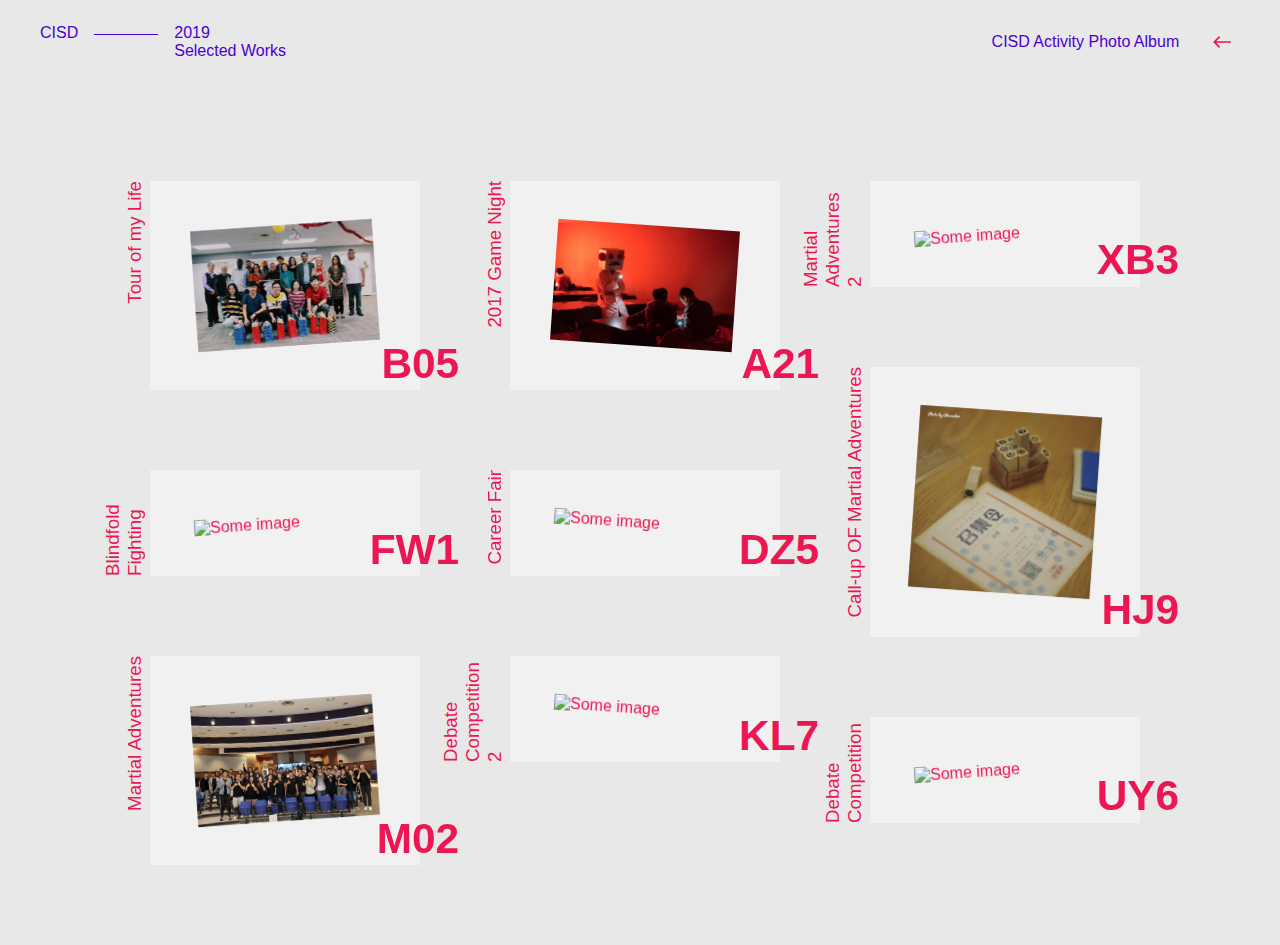
==== commit 7af2b1e4: "." ====
--- a/PictureWall/index.html
+++ b/PictureWall/index.html
@@ -43,114 +43,66 @@
 					<a href="#" class="grid__item">
 						<div class="grid__item-bg"></div>
 						<div class="grid__item-wrap">
-							<img class="grid__item-img" src="img/2.jpg" alt="Some image" />
-						</div>
-						<h3 class="grid__item-title">One day in Africa</h3>
+							<img class="grid__item-img" src="img/2017GameNight.jpg" alt="Some image" />
+						</div>
+						<h3 class="grid__item-title">2017 Game Night</h3>
 						<h4 class="grid__item-number">A21</h4>
 					</a>
 					<a href="#" class="grid__item">
 						<div class="grid__item-bg"></div>
 						<div class="grid__item-wrap">
-							<img class="grid__item-img" src="img/3.jpg" alt="Some image" />
-						</div>
-						<h3 class="grid__item-title">Wrecked and happy</h3>
+							<img class="grid__item-img" src="img/2019MartialAdventures2.jpg" alt="Some image" />
+						</div>
+						<h3 class="grid__item-title">Martial Adventures 2</h3>
 						<h4 class="grid__item-number">XB3</h4>
 					</a>
 					<a href="#" class="grid__item">
 						<div class="grid__item-bg"></div>
 						<div class="grid__item-wrap">
-							<img class="grid__item-img" src="img/4.jpg" alt="Some image" />
-						</div>
-						<h3 class="grid__item-title">The silent thief</h3>
-						<h4 class="grid__item-number">HK9</h4>
-					</a>
-					<a href="#" class="grid__item">
-						<div class="grid__item-bg"></div>
-						<div class="grid__item-wrap">
-							<img class="grid__item-img" src="img/5.jpg" alt="Some image" />
-						</div>
-						<h3 class="grid__item-title">Locked away</h3>
+							<img class="grid__item-img" src="img/Call-upMartialAdventures.jpg" alt="Some image" />
+						</div>
+						<h3 class="grid__item-title">Call-up OF Martial Adventures</h3>
+						<h4 class="grid__item-number">HJ9</h4>
+					</a>
+					<a href="#" class="grid__item">
+						<div class="grid__item-bg"></div>
+						<div class="grid__item-wrap">
+							<img class="grid__item-img" src="img/BlindfoldFighting.jpg" alt="Some image" />
+						</div>
+						<h3 class="grid__item-title">Blindfold Fighting</h3>
 						<h4 class="grid__item-number">FW1</h4>
 					</a>
 					<a href="#" class="grid__item">
 						<div class="grid__item-bg"></div>
 						<div class="grid__item-wrap">
-							<img class="grid__item-img" src="img/6.jpg" alt="Some image" />
-						</div>
-						<h3 class="grid__item-title">Isolation and me</h3>
+							<img class="grid__item-img" src="img/Careerfair.jpg" alt="Some image" />
+						</div>
+						<h3 class="grid__item-title">Career Fair</h3>
 						<h4 class="grid__item-number">DZ5</h4>
 					</a>
 					<a href="#" class="grid__item">
 						<div class="grid__item-bg"></div>
 						<div class="grid__item-wrap">
-							<img class="grid__item-img" src="img/7.jpg" alt="Some image" />
-						</div>
-						<h3 class="grid__item-title">Desert races</h3>
+							<img class="grid__item-img" src="img/2019MartialAdventures.jpg" alt="Some image" />
+						</div>
+						<h3 class="grid__item-title">Martial Adventures</h3>
 						<h4 class="grid__item-number">M02</h4>
 					</a>
 					<a href="#" class="grid__item">
 						<div class="grid__item-bg"></div>
 						<div class="grid__item-wrap">
-							<img class="grid__item-img" src="img/8.jpg" alt="Some image" />
-						</div>
-						<h3 class="grid__item-title">Transcendence</h3>
+							<img class="grid__item-img" src="img/DebateCompetition2.jpg" alt="Some image" />
+						</div>
+						<h3 class="grid__item-title">Debate Competition 2</h3>
 						<h4 class="grid__item-number">KL7</h4>
 					</a>
 					<a href="#" class="grid__item">
 						<div class="grid__item-bg"></div>
 						<div class="grid__item-wrap">
-							<img class="grid__item-img" src="img/9.jpg" alt="Some image" />
-						</div>
-						<h3 class="grid__item-title">Loosing my mind</h3>
+							<img class="grid__item-img" src="img/DebateCompetition.jpg" alt="Some image" />
+						</div>
+						<h3 class="grid__item-title">Debate Competition</h3>
 						<h4 class="grid__item-number">UY6</h4>
-					</a>
-					<a href="#" class="grid__item">
-						<div class="grid__item-bg"></div>
-						<div class="grid__item-wrap">
-							<img class="grid__item-img" src="img/10.jpg" alt="Some image" />
-						</div>
-						<h3 class="grid__item-title">Holding your breath</h3>
-						<h4 class="grid__item-number">OP2</h4>
-					</a>
-					<a href="#" class="grid__item">
-						<div class="grid__item-bg"></div>
-						<div class="grid__item-wrap">
-							<img class="grid__item-img" src="img/11.jpg" alt="Some image" />
-						</div>
-						<h3 class="grid__item-title">Making the best of it</h3>
-						<h4 class="grid__item-number">EC5</h4>
-					</a>
-					<a href="#" class="grid__item">
-						<div class="grid__item-bg"></div>
-						<div class="grid__item-wrap">
-							<img class="grid__item-img" src="img/12.jpg" alt="Some image" />
-						</div>
-						<h3 class="grid__item-title">Haunted Blessings</h3>
-						<h4 class="grid__item-number">2VX</h4>
-					</a>
-					<a href="#" class="grid__item">
-						<div class="grid__item-bg"></div>
-						<div class="grid__item-wrap">
-							<img class="grid__item-img" src="img/12.jpg" alt="Some image" />
-						</div>
-						<h3 class="grid__item-title">Haunted Blessings</h3>
-						<h4 class="grid__item-number">2VX</h4>
-					</a>
-					<a href="#" class="grid__item">
-						<div class="grid__item-bg"></div>
-						<div class="grid__item-wrap">
-							<img class="grid__item-img" src="img/12.jpg" alt="Some image" />
-						</div>
-						<h3 class="grid__item-title">Haunted Blessings</h3>
-						<h4 class="grid__item-number">2VX</h4>
-					</a>
-					<a href="#" class="grid__item">
-						<div class="grid__item-bg"></div>
-						<div class="grid__item-wrap">
-							<img class="grid__item-img" src="img/12.jpg" alt="Some image" />
-						</div>
-						<h3 class="grid__item-title">Haunted Blessings</h3>
-						<h4 class="grid__item-number">2VX</h4>
 					</a>
 				</div>
 			</div><!-- /grid-wrap -->
@@ -162,105 +114,90 @@
 					</div>
 					<h3 class="content__item-subtitle">"How I learned to cherish life after a trip to hell"</h3>
 					<div class="content__item-text">
-						<p>When I was in the islands nearly a generation ago, I was acquainted with a young American couple who had among their belongings an attractive little son of the age of seven—attractive but not practicably companionable with me, because he knew no English. He had played from his birth with the little Kanakas on his father’s plantation, and had preferred their language and would learn no other. The family removed to America a month after I arrived in the islands, and straightway the boy began to lose his Kanaka and pick up English. By the time he was twelve he hadn’t a word of Kanaka left; the language had wholly departed from his tongue and from his comprehension. Nine years later, when he was twenty-one, I came upon the family in one of the lake towns of New York, and the mother told me about an adventure which her son had been having. By trade he was now a professional diver. A passenger boat had been caught in a storm on the lake, and had gone down, carrying her people with her. A few days later the young diver descended, with his armor on, and entered the berth-saloon of the boat, and stood at the foot of the companionway, with his hand on the rail, peering through the dim water. Presently something touched him on the shoulder, and he turned and found a dead man swaying and bobbing about him and seemingly inspecting him inquiringly. He was paralyzed with fright.</p>
-						<p>His entry had disturbed the water, and now he discerned a number of dim corpses making for him and wagging their heads and swaying their bodies like sleepy people trying to dance. His senses forsook him, and in that condition he was drawn to the surface. He was put to bed at home, and was soon very ill. During some days he had seasons of delirium which lasted several hours at a time; and while they lasted he talked Kanaka incessantly and glibly; and Kanaka only. He was still very ill, and he talked to me in that tongue; but I did not understand it, of course. The doctor-books tell us that cases like this are not uncommon. Then the doctors ought to study the cases and find out how to multiply them. Many languages and things get mislaid in a person’s head, and stay mislaid for lack of this remedy.</p>
-						<p>Several of our passengers belonged in Honolulu, and these were sent ashore; but nobody could go ashore and return. There were people on shore who were booked to go with us to Australia, but we could not receive them; to do it would cost us a quarantine-term in Sydney. They could have escaped the day before, by ship to San Francisco; but the bars had been put up, now, and they might have to wait weeks before any ship could venture to give them a passage any whither. And there were hardships for others. An elderly lady and her son, recreation-seekers from Massachusetts, had wandered westward, further and further from home, always intending to take the return track, but always concluding to go still a little further; and now here they were at anchor before Honolulu positively their last westward-bound indulgence—they had made up their minds to that—but where is the use in making up your mind in this world? It is usually a waste of time to do it. These two would have to stay with us as far as Australia. Then they could go on around the world, or go back the way they had come; the distance and the accommodations and outlay of time would be just the same, whichever of the two routes they might elect to take. Think of it: a projected excursion of five hundred miles gradually enlarged, without any elaborate degree of intention, to a possible twenty-four thousand. However, they were used to extensions by this time, and did not mind this new one much.</p>
-					</div>
-				</div><!-- /content__item -->
-				<div class="content__item">
-					<div class="content__item-intro">
-						<img class="content__item-img" src="img/2.jpg" alt="Some image" />
-						<h2 class="content__item-title">One day in Africa</h2>
-					</div>
-					<h3 class="content__item-subtitle">"How I learned to cherish life after a trip to hell"</h3>
-					<div class="content__item-text">
-						<p>When I was in the islands nearly a generation ago, I was acquainted with a young American couple who had among their belongings an attractive little son of the age of seven—attractive but not practicably companionable with me, because he knew no English. He had played from his birth with the little Kanakas on his father’s plantation, and had preferred their language and would learn no other. The family removed to America a month after I arrived in the islands, and straightway the boy began to lose his Kanaka and pick up English. By the time he was twelve he hadn’t a word of Kanaka left; the language had wholly departed from his tongue and from his comprehension. Nine years later, when he was twenty-one, I came upon the family in one of the lake towns of New York, and the mother told me about an adventure which her son had been having. By trade he was now a professional diver. A passenger boat had been caught in a storm on the lake, and had gone down, carrying her people with her. A few days later the young diver descended, with his armor on, and entered the berth-saloon of the boat, and stood at the foot of the companionway, with his hand on the rail, peering through the dim water. Presently something touched him on the shoulder, and he turned and found a dead man swaying and bobbing about him and seemingly inspecting him inquiringly. He was paralyzed with fright.</p>
-						<p>His entry had disturbed the water, and now he discerned a number of dim corpses making for him and wagging their heads and swaying their bodies like sleepy people trying to dance. His senses forsook him, and in that condition he was drawn to the surface. He was put to bed at home, and was soon very ill. During some days he had seasons of delirium which lasted several hours at a time; and while they lasted he talked Kanaka incessantly and glibly; and Kanaka only. He was still very ill, and he talked to me in that tongue; but I did not understand it, of course. The doctor-books tell us that cases like this are not uncommon. Then the doctors ought to study the cases and find out how to multiply them. Many languages and things get mislaid in a person’s head, and stay mislaid for lack of this remedy.</p>
-						<p>Several of our passengers belonged in Honolulu, and these were sent ashore; but nobody could go ashore and return. There were people on shore who were booked to go with us to Australia, but we could not receive them; to do it would cost us a quarantine-term in Sydney. They could have escaped the day before, by ship to San Francisco; but the bars had been put up, now, and they might have to wait weeks before any ship could venture to give them a passage any whither. And there were hardships for others. An elderly lady and her son, recreation-seekers from Massachusetts, had wandered westward, further and further from home, always intending to take the return track, but always concluding to go still a little further; and now here they were at anchor before Honolulu positively their last westward-bound indulgence—they had made up their minds to that—but where is the use in making up your mind in this world? It is usually a waste of time to do it. These two would have to stay with us as far as Australia. Then they could go on around the world, or go back the way they had come; the distance and the accommodations and outlay of time would be just the same, whichever of the two routes they might elect to take. Think of it: a projected excursion of five hundred miles gradually enlarged, without any elaborate degree of intention, to a possible twenty-four thousand. However, they were used to extensions by this time, and did not mind this new one much.</p>
-					</div>
-				</div><!-- /content__item -->
-				<div class="content__item">
-					<div class="content__item-intro">
-						<img class="content__item-img" src="img/3.jpg" alt="Some image" />
-						<h2 class="content__item-title">Wrecked and happy</h2>
-					</div>
-					<h3 class="content__item-subtitle">"How I learned to cherish life after a trip to hell"</h3>
-					<div class="content__item-text">
-						<p>When I was in the islands nearly a generation ago, I was acquainted with a young American couple who had among their belongings an attractive little son of the age of seven—attractive but not practicably companionable with me, because he knew no English. He had played from his birth with the little Kanakas on his father’s plantation, and had preferred their language and would learn no other. The family removed to America a month after I arrived in the islands, and straightway the boy began to lose his Kanaka and pick up English. By the time he was twelve he hadn’t a word of Kanaka left; the language had wholly departed from his tongue and from his comprehension. Nine years later, when he was twenty-one, I came upon the family in one of the lake towns of New York, and the mother told me about an adventure which her son had been having. By trade he was now a professional diver. A passenger boat had been caught in a storm on the lake, and had gone down, carrying her people with her. A few days later the young diver descended, with his armor on, and entered the berth-saloon of the boat, and stood at the foot of the companionway, with his hand on the rail, peering through the dim water. Presently something touched him on the shoulder, and he turned and found a dead man swaying and bobbing about him and seemingly inspecting him inquiringly. He was paralyzed with fright.</p>
-						<p>His entry had disturbed the water, and now he discerned a number of dim corpses making for him and wagging their heads and swaying their bodies like sleepy people trying to dance. His senses forsook him, and in that condition he was drawn to the surface. He was put to bed at home, and was soon very ill. During some days he had seasons of delirium which lasted several hours at a time; and while they lasted he talked Kanaka incessantly and glibly; and Kanaka only. He was still very ill, and he talked to me in that tongue; but I did not understand it, of course. The doctor-books tell us that cases like this are not uncommon. Then the doctors ought to study the cases and find out how to multiply them. Many languages and things get mislaid in a person’s head, and stay mislaid for lack of this remedy.</p>
-						<p>Several of our passengers belonged in Honolulu, and these were sent ashore; but nobody could go ashore and return. There were people on shore who were booked to go with us to Australia, but we could not receive them; to do it would cost us a quarantine-term in Sydney. They could have escaped the day before, by ship to San Francisco; but the bars had been put up, now, and they might have to wait weeks before any ship could venture to give them a passage any whither. And there were hardships for others. An elderly lady and her son, recreation-seekers from Massachusetts, had wandered westward, further and further from home, always intending to take the return track, but always concluding to go still a little further; and now here they were at anchor before Honolulu positively their last westward-bound indulgence—they had made up their minds to that—but where is the use in making up your mind in this world? It is usually a waste of time to do it. These two would have to stay with us as far as Australia. Then they could go on around the world, or go back the way they had come; the distance and the accommodations and outlay of time would be just the same, whichever of the two routes they might elect to take. Think of it: a projected excursion of five hundred miles gradually enlarged, without any elaborate degree of intention, to a possible twenty-four thousand. However, they were used to extensions by this time, and did not mind this new one much.</p>
-					</div>
-				</div><!-- /content__item -->
-				<div class="content__item">
-					<div class="content__item-intro">
-						<img class="content__item-img" src="img/4.jpg" alt="Some image" />
+						<p>When I was in the islands nearly a generation ago, I </p>
+					</div>
+				</div><!-- /content__item -->
+				<div class="content__item">
+					<div class="content__item-intro">
+						<img class="content__item-img" src="img/2017GameNight.jpg" alt="Some image" />
+						<h2 class="content__item-title">2017 Game Night</h2>
+					</div>
+					<h3 class="content__item-subtitle">"How I learned to cherish life after a trip to hell"</h3>
+					<div class="content__item-text">
+						<p></p>
+						<p>His entry had disturbed the water, and now he </p>
+						<p>Several of our passengers belonged in Honolulu, and </p>
+					</div>
+				</div><!-- /content__item -->
+				<div class="content__item">
+					<div class="content__item-intro">
+						<img class="content__item-img" src="img/2019MartialAdventures2.jpg" alt="Some image" />
+						<h2 class="content__item-title"></h2>
+					</div>
+					<h3 class="content__item-subtitle">"How I learned to cherish life after a trip to hell"</h3>
+					<div class="content__item-text">
+						<p>
+						</p>
+					</div>
+				</div><!-- /content__item -->
+				<div class="content__item">
+					<div class="content__item-intro">
+						<img class="content__item-img" src="img/Call-upMartialAdventures.jpg" alt="Some image" />
 						<h2 class="content__item-title">The silent thief</h2>
 					</div>
 					<h3 class="content__item-subtitle">"How I learned to cherish life after a trip to hell"</h3>
 					<div class="content__item-text">
-						<p>When I was in the islands nearly a generation ago, I was acquainted with a young American couple who had among their belongings an attractive little son of the age of seven—attractive but not practicably companionable with me, because he knew no English. He had played from his birth with the little Kanakas on his father’s plantation, and had preferred their language and would learn no other. The family removed to America a month after I arrived in the islands, and straightway the boy began to lose his Kanaka and pick up English. By the time he was twelve he hadn’t a word of Kanaka left; the language had wholly departed from his tongue and from his comprehension. Nine years later, when he was twenty-one, I came upon the family in one of the lake towns of New York, and the mother told me about an adventure which her son had been having. By trade he was now a professional diver. A passenger boat had been caught in a storm on the lake, and had gone down, carrying her people with her. A few days later the young diver descended, with his armor on, and entered the berth-saloon of the boat, and stood at the foot of the companionway, with his hand on the rail, peering through the dim water. Presently something touched him on the shoulder, and he turned and found a dead man swaying and bobbing about him and seemingly inspecting him inquiringly. He was paralyzed with fright.</p>
-						<p>His entry had disturbed the water, and now he discerned a number of dim corpses making for him and wagging their heads and swaying their bodies like sleepy people trying to dance. His senses forsook him, and in that condition he was drawn to the surface. He was put to bed at home, and was soon very ill. During some days he had seasons of delirium which lasted several hours at a time; and while they lasted he talked Kanaka incessantly and glibly; and Kanaka only. He was still very ill, and he talked to me in that tongue; but I did not understand it, of course. The doctor-books tell us that cases like this are not uncommon. Then the doctors ought to study the cases and find out how to multiply them. Many languages and things get mislaid in a person’s head, and stay mislaid for lack of this remedy.</p>
-						<p>Several of our passengers belonged in Honolulu, and these were sent ashore; but nobody could go ashore and return. There were people on shore who were booked to go with us to Australia, but we could not receive them; to do it would cost us a quarantine-term in Sydney. They could have escaped the day before, by ship to San Francisco; but the bars had been put up, now, and they might have to wait weeks before any ship could venture to give them a passage any whither. And there were hardships for others. An elderly lady and her son, recreation-seekers from Massachusetts, had wandered westward, further and further from home, always intending to take the return track, but always concluding to go still a little further; and now here they were at anchor before Honolulu positively their last westward-bound indulgence—they had made up their minds to that—but where is the use in making up your mind in this world? It is usually a waste of time to do it. These two would have to stay with us as far as Australia. Then they could go on around the world, or go back the way they had come; the distance and the accommodations and outlay of time would be just the same, whichever of the two routes they might elect to take. Think of it: a projected excursion of five hundred miles gradually enlarged, without any elaborate degree of intention, to a possible twenty-four thousand. However, they were used to extensions by this time, and did not mind this new one much.</p>
-					</div>
-				</div><!-- /content__item -->
-				<div class="content__item">
-					<div class="content__item-intro">
-						<img class="content__item-img" src="img/5.jpg" alt="Some image" />
+						<p>When I was in the islands nearly a generation ago, I .</p>
+					</div>
+				</div><!-- /content__item -->
+				<div class="content__item">
+					<div class="content__item-intro">
+						<img class="content__item-img" src="img/BlindfoldFighting.jpg" alt="Some image" />
 						<h2 class="content__item-title">Locked away</h2>
 					</div>
 					<h3 class="content__item-subtitle">"How I learned to cherish life after a trip to hell"</h3>
 					<div class="content__item-text">
-						<p>When I was in the islands nearly a generation ago, I was acquainted with a young American couple who had among their belongings an attractive little son of the age of seven—attractive but not practicably companionable with me, because he knew no English. He had played from his birth with the little Kanakas on his father’s plantation, and had preferred their language and would learn no other. The family removed to America a month after I arrived in the islands, and straightway the boy began to lose his Kanaka and pick up English. By the time he was twelve he hadn’t a word of Kanaka left; the language had wholly departed from his tongue and from his comprehension. Nine years later, when he was twenty-one, I came upon the family in one of the lake towns of New York, and the mother told me about an adventure which her son had been having. By trade he was now a professional diver. A passenger boat had been caught in a storm on the lake, and had gone down, carrying her people with her. A few days later the young diver descended, with his armor on, and entered the berth-saloon of the boat, and stood at the foot of the companionway, with his hand on the rail, peering through the dim water. Presently something touched him on the shoulder, and he turned and found a dead man swaying and bobbing about him and seemingly inspecting him inquiringly. He was paralyzed with fright.</p>
-						<p>His entry had disturbed the water, and now he discerned a number of dim corpses making for him and wagging their heads and swaying their bodies like sleepy people trying to dance. His senses forsook him, and in that condition he was drawn to the surface. He was put to bed at home, and was soon very ill. During some days he had seasons of delirium which lasted several hours at a time; and while they lasted he talked Kanaka incessantly and glibly; and Kanaka only. He was still very ill, and he talked to me in that tongue; but I did not understand it, of course. The doctor-books tell us that cases like this are not uncommon. Then the doctors ought to study the cases and find out how to multiply them. Many languages and things get mislaid in a person’s head, and stay mislaid for lack of this remedy.</p>
-						<p>Several of our passengers belonged in Honolulu, and these were sent ashore; but nobody could go ashore and return. There were people on shore who were booked to go with us to Australia, but we could not receive them; to do it would cost us a quarantine-term in Sydney. They could have escaped the day before, by ship to San Francisco; but the bars had been put up, now, and they might have to wait weeks before any ship could venture to give them a passage any whither. And there were hardships for others. An elderly lady and her son, recreation-seekers from Massachusetts, had wandered westward, further and further from home, always intending to take the return track, but always concluding to go still a little further; and now here they were at anchor before Honolulu positively their last westward-bound indulgence—they had made up their minds to that—but where is the use in making up your mind in this world? It is usually a waste of time to do it. These two would have to stay with us as far as Australia. Then they could go on around the world, or go back the way they had come; the distance and the accommodations and outlay of time would be just the same, whichever of the two routes they might elect to take. Think of it: a projected excursion of five hundred miles gradually enlarged, without any elaborate degree of intention, to a possible twenty-four thousand. However, they were used to extensions by this time, and did not mind this new one much.</p>
-					</div>
-				</div><!-- /content__item -->
-				<div class="content__item">
-					<div class="content__item-intro">
-						<img class="content__item-img" src="img/6.jpg" alt="Some image" />
+						<p>When I was in the islands nearly a generation ago, I </p>
+					</div>
+				</div><!-- /content__item -->
+				<div class="content__item">
+					<div class="content__item-intro">
+						<img class="content__item-img" src="img/Careerfair.jpg" alt="Some image" />
 						<h2 class="content__item-title">Isolation and me</h2>
 					</div>
 					<h3 class="content__item-subtitle">"How I learned to cherish life after a trip to hell"</h3>
 					<div class="content__item-text">
-						<p>When I was in the islands nearly a generation ago, I was acquainted with a young American couple who had among their belongings an attractive little son of the age of seven—attractive but not practicably companionable with me, because he knew no English. He had played from his birth with the little Kanakas on his father’s plantation, and had preferred their language and would learn no other. The family removed to America a month after I arrived in the islands, and straightway the boy began to lose his Kanaka and pick up English. By the time he was twelve he hadn’t a word of Kanaka left; the language had wholly departed from his tongue and from his comprehension. Nine years later, when he was twenty-one, I came upon the family in one of the lake towns of New York, and the mother told me about an adventure which her son had been having. By trade he was now a professional diver. A passenger boat had been caught in a storm on the lake, and had gone down, carrying her people with her. A few days later the young diver descended, with his armor on, and entered the berth-saloon of the boat, and stood at the foot of the companionway, with his hand on the rail, peering through the dim water. Presently something touched him on the shoulder, and he turned and found a dead man swaying and bobbing about him and seemingly inspecting him inquiringly. He was paralyzed with fright.</p>
-						<p>His entry had disturbed the water, and now he discerned a number of dim corpses making for him and wagging their heads and swaying their bodies like sleepy people trying to dance. His senses forsook him, and in that condition he was drawn to the surface. He was put to bed at home, and was soon very ill. During some days he had seasons of delirium which lasted several hours at a time; and while they lasted he talked Kanaka incessantly and glibly; and Kanaka only. He was still very ill, and he talked to me in that tongue; but I did not understand it, of course. The doctor-books tell us that cases like this are not uncommon. Then the doctors ought to study the cases and find out how to multiply them. Many languages and things get mislaid in a person’s head, and stay mislaid for lack of this remedy.</p>
-						<p>Several of our passengers belonged in Honolulu, and these were sent ashore; but nobody could go ashore and return. There were people on shore who were booked to go with us to Australia, but we could not receive them; to do it would cost us a quarantine-term in Sydney. They could have escaped the day before, by ship to San Francisco; but the bars had been put up, now, and they might have to wait weeks before any ship could venture to give them a passage any whither. And there were hardships for others. An elderly lady and her son, recreation-seekers from Massachusetts, had wandered westward, further and further from home, always intending to take the return track, but always concluding to go still a little further; and now here they were at anchor before Honolulu positively their last westward-bound indulgence—they had made up their minds to that—but where is the use in making up your mind in this world? It is usually a waste of time to do it. These two would have to stay with us as far as Australia. Then they could go on around the world, or go back the way they had come; the distance and the accommodations and outlay of time would be just the same, whichever of the two routes they might elect to take. Think of it: a projected excursion of five hundred miles gradually enlarged, without any elaborate degree of intention, to a possible twenty-four thousand. However, they were used to extensions by this time, and did not mind this new one much.</p>
-					</div>
-				</div><!-- /content__item -->
-				<div class="content__item">
-					<div class="content__item-intro">
-						<img class="content__item-img" src="img/7.jpg" alt="Some image" />
+						<p>When I was in the islands nearly a generation ago, I </p>
+					</div>
+				</div><!-- /content__item -->
+				<div class="content__item">
+					<div class="content__item-intro">
+						<img class="content__item-img" src="img/2019MartialAdventures.jpg" alt="Some image" />
 						<h2 class="content__item-title">Desert races</h2>
 					</div>
 					<h3 class="content__item-subtitle">"How I learned to cherish life after a trip to hell"</h3>
 					<div class="content__item-text">
-						<p>When I was in the islands nearly a generation ago, I was acquainted with a young American couple who had among their belongings an attractive little son of the age of seven—attractive but not practicably companionable with me, because he knew no English. He had played from his birth with the little Kanakas on his father’s plantation, and had preferred their language and would learn no other. The family removed to America a month after I arrived in the islands, and straightway the boy began to lose his Kanaka and pick up English. By the time he was twelve he hadn’t a word of Kanaka left; the language had wholly departed from his tongue and from his comprehension. Nine years later, when he was twenty-one, I came upon the family in one of the lake towns of New York, and the mother told me about an adventure which her son had been having. By trade he was now a professional diver. A passenger boat had been caught in a storm on the lake, and had gone down, carrying her people with her. A few days later the young diver descended, with his armor on, and entered the berth-saloon of the boat, and stood at the foot of the companionway, with his hand on the rail, peering through the dim water. Presently something touched him on the shoulder, and he turned and found a dead man swaying and bobbing about him and seemingly inspecting him inquiringly. He was paralyzed with fright.</p>
-						<p>His entry had disturbed the water, and now he discerned a number of dim corpses making for him and wagging their heads and swaying their bodies like sleepy people trying to dance. His senses forsook him, and in that condition he was drawn to the surface. He was put to bed at home, and was soon very ill. During some days he had seasons of delirium which lasted several hours at a time; and while they lasted he talked Kanaka incessantly and glibly; and Kanaka only. He was still very ill, and he talked to me in that tongue; but I did not understand it, of course. The doctor-books tell us that cases like this are not uncommon. Then the doctors ought to study the cases and find out how to multiply them. Many languages and things get mislaid in a person’s head, and stay mislaid for lack of this remedy.</p>
-						<p>Several of our passengers belonged in Honolulu, and these were sent ashore; but nobody could go ashore and return. There were people on shore who were booked to go with us to Australia, but we could not receive them; to do it would cost us a quarantine-term in Sydney. They could have escaped the day before, by ship to San Francisco; but the bars had been put up, now, and they might have to wait weeks before any ship could venture to give them a passage any whither. And there were hardships for others. An elderly lady and her son, recreation-seekers from Massachusetts, had wandered westward, further and further from home, always intending to take the return track, but always concluding to go still a little further; and now here they were at anchor before Honolulu positively their last westward-bound indulgence—they had made up their minds to that—but where is the use in making up your mind in this world? It is usually a waste of time to do it. These two would have to stay with us as far as Australia. Then they could go on around the world, or go back the way they had come; the distance and the accommodations and outlay of time would be just the same, whichever of the two routes they might elect to take. Think of it: a projected excursion of five hundred miles gradually enlarged, without any elaborate degree of intention, to a possible twenty-four thousand. However, they were used to extensions by this time, and did not mind this new one much.</p>
-					</div>
-				</div><!-- /content__item -->
-				<div class="content__item">
-					<div class="content__item-intro">
-						<img class="content__item-img" src="img/8.jpg" alt="Some image" />
+						<p>When I was in the islands nearly a generation ago, I </p>
+					</div>
+				</div><!-- /content__item -->
+				<div class="content__item">
+					<div class="content__item-intro">
+						<img class="content__item-img" src="img/DebateCompetition2.jpg" alt="Some image" />
 						<h2 class="content__item-title">Transcendence</h2>
 					</div>
 					<h3 class="content__item-subtitle">"How I learned to cherish life after a trip to hell"</h3>
 					<div class="content__item-text">
-						<p>When I was in the islands nearly a generation ago, I was acquainted with a young American couple who had among their belongings an attractive little son of the age of seven—attractive but not practicably companionable with me, because he knew no English. He had played from his birth with the little Kanakas on his father’s plantation, and had preferred their language and would learn no other. The family removed to America a month after I arrived in the islands, and straightway the boy began to lose his Kanaka and pick up English. By the time he was twelve he hadn’t a word of Kanaka left; the language had wholly departed from his tongue and from his comprehension. Nine years later, when he was twenty-one, I came upon the family in one of the lake towns of New York, and the mother told me about an adventure which her son had been having. By trade he was now a professional diver. A passenger boat had been caught in a storm on the lake, and had gone down, carrying her people with her. A few days later the young diver descended, with his armor on, and entered the berth-saloon of the boat, and stood at the foot of the companionway, with his hand on the rail, peering through the dim water. Presently something touched him on the shoulder, and he turned and found a dead man swaying and bobbing about him and seemingly inspecting him inquiringly. He was paralyzed with fright.</p>
-						<p>His entry had disturbed the water, and now he discerned a number of dim corpses making for him and wagging their heads and swaying their bodies like sleepy people trying to dance. His senses forsook him, and in that condition he was drawn to the surface. He was put to bed at home, and was soon very ill. During some days he had seasons of delirium which lasted several hours at a time; and while they lasted he talked Kanaka incessantly and glibly; and Kanaka only. He was still very ill, and he talked to me in that tongue; but I did not understand it, of course. The doctor-books tell us that cases like this are not uncommon. Then the doctors ought to study the cases and find out how to multiply them. Many languages and things get mislaid in a person’s head, and stay mislaid for lack of this remedy.</p>
-						<p>Several of our passengers belonged in Honolulu, and these were sent ashore; but nobody could go ashore and return. There were people on shore who were booked to go with us to Australia, but we could not receive them; to do it would cost us a quarantine-term in Sydney. They could have escaped the day before, by ship to San Francisco; but the bars had been put up, now, and they might have to wait weeks before any ship could venture to give them a passage any whither. And there were hardships for others. An elderly lady and her son, recreation-seekers from Massachusetts, had wandered westward, further and further from home, always intending to take the return track, but always concluding to go still a little further; and now here they were at anchor before Honolulu positively their last westward-bound indulgence—they had made up their minds to that—but where is the use in making up your mind in this world? It is usually a waste of time to do it. These two would have to stay with us as far as Australia. Then they could go on around the world, or go back the way they had come; the distance and the accommodations and outlay of time would be just the same, whichever of the two routes they might elect to take. Think of it: a projected excursion of five hundred miles gradually enlarged, without any elaborate degree of intention, to a possible twenty-four thousand. However, they were used to extensions by this time, and did not mind this new one much.</p>
-					</div>
-				</div><!-- /content__item -->
-				<div class="content__item">
-					<div class="content__item-intro">
-						<img class="content__item-img" src="img/9.jpg" alt="Some image" />
+						<p>When I was in the islands nearly a generation ago, I </p>
+					</div>
+				</div><!-- /content__item -->
+				<div class="content__item">
+					<div class="content__item-intro">
+						<img class="content__item-img" src="img/DebateCompetition.jpg" alt="Some image" />
 						<h2 class="content__item-title">Loosing my mind</h2>
 					</div>
 					<h3 class="content__item-subtitle">"How I learned to cherish life after a trip to hell"</h3>
 					<div class="content__item-text">
-						<p>When I was in the islands nearly a generation ago, I was acquainted with a young American couple who had among their belongings an attractive little son of the age of seven—attractive but not practicably companionable with me, because he knew no English. He had played from his birth with the little Kanakas on his father’s plantation, and had preferred their language and would learn no other. The family removed to America a month after I arrived in the islands, and straightway the boy began to lose his Kanaka and pick up English. By the time he was twelve he hadn’t a word of Kanaka left; the language had wholly departed from his tongue and from his comprehension. Nine years later, when he was twenty-one, I came upon the family in one of the lake towns of New York, and the mother told me about an adventure which her son had been having. By trade he was now a professional diver. A passenger boat had been caught in a storm on the lake, and had gone down, carrying her people with her. A few days later the young diver descended, with his armor on, and entered the berth-saloon of the boat, and stood at the foot of the companionway, with his hand on the rail, peering through the dim water. Presently something touched him on the shoulder, and he turned and found a dead man swaying and bobbing about him and seemingly inspecting him inquiringly. He was paralyzed with fright.</p>
-						<p>His entry had disturbed the water, and now he discerned a number of dim corpses making for him and wagging their heads and swaying their bodies like sleepy people trying to dance. His senses forsook him, and in that condition he was drawn to the surface. He was put to bed at home, and was soon very ill. During some days he had seasons of delirium which lasted several hours at a time; and while they lasted he talked Kanaka incessantly and glibly; and Kanaka only. He was still very ill, and he talked to me in that tongue; but I did not understand it, of course. The doctor-books tell us that cases like this are not uncommon. Then the doctors ought to study the cases and find out how to multiply them. Many languages and things get mislaid in a person’s head, and stay mislaid for lack of this remedy.</p>
-						<p>Several of our passengers belonged in Honolulu, and these were sent ashore; but nobody could go ashore and return. There were people on shore who were booked to go with us to Australia, but we could not receive them; to do it would cost us a quarantine-term in Sydney. They could have escaped the day before, by ship to San Francisco; but the bars had been put up, now, and they might have to wait weeks before any ship could venture to give them a passage any whither. And there were hardships for others. An elderly lady and her son, recreation-seekers from Massachusetts, had wandered westward, further and further from home, always intending to take the return track, but always concluding to go still a little further; and now here they were at anchor before Honolulu positively their last westward-bound indulgence—they had made up their minds to that—but where is the use in making up your mind in this world? It is usually a waste of time to do it. These two would have to stay with us as far as Australia. Then they could go on around the world, or go back the way they had come; the distance and the accommodations and outlay of time would be just the same, whichever of the two routes they might elect to take. Think of it: a projected excursion of five hundred miles gradually enlarged, without any elaborate degree of intention, to a possible twenty-four thousand. However, they were used to extensions by this time, and did not mind this new one much.</p>
+						<p>When I was in the islands nearly a generation ago, I </p>
 					</div>
 				</div><!-- /content__item -->
 				<div class="content__item">
@@ -270,9 +207,7 @@
 					</div>
 					<h3 class="content__item-subtitle">"How I learned to cherish life after a trip to hell"</h3>
 					<div class="content__item-text">
-						<p>When I was in the islands nearly a generation ago, I was acquainted with a young American couple who had among their belongings an attractive little son of the age of seven—attractive but not practicably companionable with me, because he knew no English. He had played from his birth with the little Kanakas on his father’s plantation, and had preferred their language and would learn no other. The family removed to America a month after I arrived in the islands, and straightway the boy began to lose his Kanaka and pick up English. By the time he was twelve he hadn’t a word of Kanaka left; the language had wholly departed from his tongue and from his comprehension. Nine years later, when he was twenty-one, I came upon the family in one of the lake towns of New York, and the mother told me about an adventure which her son had been having. By trade he was now a professional diver. A passenger boat had been caught in a storm on the lake, and had gone down, carrying her people with her. A few days later the young diver descended, with his armor on, and entered the berth-saloon of the boat, and stood at the foot of the companionway, with his hand on the rail, peering through the dim water. Presently something touched him on the shoulder, and he turned and found a dead man swaying and bobbing about him and seemingly inspecting him inquiringly. He was paralyzed with fright.</p>
-						<p>His entry had disturbed the water, and now he discerned a number of dim corpses making for him and wagging their heads and swaying their bodies like sleepy people trying to dance. His senses forsook him, and in that condition he was drawn to the surface. He was put to bed at home, and was soon very ill. During some days he had seasons of delirium which lasted several hours at a time; and while they lasted he talked Kanaka incessantly and glibly; and Kanaka only. He was still very ill, and he talked to me in that tongue; but I did not understand it, of course. The doctor-books tell us that cases like this are not uncommon. Then the doctors ought to study the cases and find out how to multiply them. Many languages and things get mislaid in a person’s head, and stay mislaid for lack of this remedy.</p>
-						<p>Several of our passengers belonged in Honolulu, and these were sent ashore; but nobody could go ashore and return. There were people on shore who were booked to go with us to Australia, but we could not receive them; to do it would cost us a quarantine-term in Sydney. They could have escaped the day before, by ship to San Francisco; but the bars had been put up, now, and they might have to wait weeks before any ship could venture to give them a passage any whither. And there were hardships for others. An elderly lady and her son, recreation-seekers from Massachusetts, had wandered westward, further and further from home, always intending to take the return track, but always concluding to go still a little further; and now here they were at anchor before Honolulu positively their last westward-bound indulgence—they had made up their minds to that—but where is the use in making up your mind in this world? It is usually a waste of time to do it. These two would have to stay with us as far as Australia. Then they could go on around the world, or go back the way they had come; the distance and the accommodations and outlay of time would be just the same, whichever of the two routes they might elect to take. Think of it: a projected excursion of five hundred miles gradually enlarged, without any elaborate degree of intention, to a possible twenty-four thousand. However, they were used to extensions by this time, and did not mind this new one much.</p>
+						<p>When I was in the islands nearly a generation ago, I </p>
 					</div>
 				</div><!-- /content__item -->
 				<div class="content__item">
@@ -282,9 +217,7 @@
 					</div>
 					<h3 class="content__item-subtitle">"How I learned to cherish life after a trip to hell"</h3>
 					<div class="content__item-text">
-						<p>When I was in the islands nearly a generation ago, I was acquainted with a young American couple who had among their belongings an attractive little son of the age of seven—attractive but not practicably companionable with me, because he knew no English. He had played from his birth with the little Kanakas on his father’s plantation, and had preferred their language and would learn no other. The family removed to America a month after I arrived in the islands, and straightway the boy began to lose his Kanaka and pick up English. By the time he was twelve he hadn’t a word of Kanaka left; the language had wholly departed from his tongue and from his comprehension. Nine years later, when he was twenty-one, I came upon the family in one of the lake towns of New York, and the mother told me about an adventure which her son had been having. By trade he was now a professional diver. A passenger boat had been caught in a storm on the lake, and had gone down, carrying her people with her. A few days later the young diver descended, with his armor on, and entered the berth-saloon of the boat, and stood at the foot of the companionway, with his hand on the rail, peering through the dim water. Presently something touched him on the shoulder, and he turned and found a dead man swaying and bobbing about him and seemingly inspecting him inquiringly. He was paralyzed with fright.</p>
-						<p>His entry had disturbed the water, and now he discerned a number of dim corpses making for him and wagging their heads and swaying their bodies like sleepy people trying to dance. His senses forsook him, and in that condition he was drawn to the surface. He was put to bed at home, and was soon very ill. During some days he had seasons of delirium which lasted several hours at a time; and while they lasted he talked Kanaka incessantly and glibly; and Kanaka only. He was still very ill, and he talked to me in that tongue; but I did not understand it, of course. The doctor-books tell us that cases like this are not uncommon. Then the doctors ought to study the cases and find out how to multiply them. Many languages and things get mislaid in a person’s head, and stay mislaid for lack of this remedy.</p>
-						<p>Several of our passengers belonged in Honolulu, and these were sent ashore; but nobody could go ashore and return. There were people on shore who were booked to go with us to Australia, but we could not receive them; to do it would cost us a quarantine-term in Sydney. They could have escaped the day before, by ship to San Francisco; but the bars had been put up, now, and they might have to wait weeks before any ship could venture to give them a passage any whither. And there were hardships for others. An elderly lady and her son, recreation-seekers from Massachusetts, had wandered westward, further and further from home, always intending to take the return track, but always concluding to go still a little further; and now here they were at anchor before Honolulu positively their last westward-bound indulgence—they had made up their minds to that—but where is the use in making up your mind in this world? It is usually a waste of time to do it. These two would have to stay with us as far as Australia. Then they could go on around the world, or go back the way they had come; the distance and the accommodations and outlay of time would be just the same, whichever of the two routes they might elect to take. Think of it: a projected excursion of five hundred miles gradually enlarged, without any elaborate degree of intention, to a possible twenty-four thousand. However, they were used to extensions by this time, and did not mind this new one much.</p>
+						<p>When I was in the islands nearly a generation ago, I </p>
 					</div>
 				</div><!-- /content__item -->
 				<div class="content__item">
@@ -294,9 +227,7 @@
 					</div>
 					<h3 class="content__item-subtitle">"How I learned to cherish life after a trip to hell"</h3>
 					<div class="content__item-text">
-						<p>When I was in the islands nearly a generation ago, I was acquainted with a young American couple who had among their belongings an attractive little son of the age of seven—attractive but not practicably companionable with me, because he knew no English. He had played from his birth with the little Kanakas on his father’s plantation, and had preferred their language and would learn no other. The family removed to America a month after I arrived in the islands, and straightway the boy began to lose his Kanaka and pick up English. By the time he was twelve he hadn’t a word of Kanaka left; the language had wholly departed from his tongue and from his comprehension. Nine years later, when he was twenty-one, I came upon the family in one of the lake towns of New York, and the mother told me about an adventure which her son had been having. By trade he was now a professional diver. A passenger boat had been caught in a storm on the lake, and had gone down, carrying her people with her. A few days later the young diver descended, with his armor on, and entered the berth-saloon of the boat, and stood at the foot of the companionway, with his hand on the rail, peering through the dim water. Presently something touched him on the shoulder, and he turned and found a dead man swaying and bobbing about him and seemingly inspecting him inquiringly. He was paralyzed with fright.</p>
-						<p>His entry had disturbed the water, and now he discerned a number of dim corpses making for him and wagging their heads and swaying their bodies like sleepy people trying to dance. His senses forsook him, and in that condition he was drawn to the surface. He was put to bed at home, and was soon very ill. During some days he had seasons of delirium which lasted several hours at a time; and while they lasted he talked Kanaka incessantly and glibly; and Kanaka only. He was still very ill, and he talked to me in that tongue; but I did not understand it, of course. The doctor-books tell us that cases like this are not uncommon. Then the doctors ought to study the cases and find out how to multiply them. Many languages and things get mislaid in a person’s head, and stay mislaid for lack of this remedy.</p>
-						<p>Several of our passengers belonged in Honolulu, and these were sent ashore; but nobody could go ashore and return. There were people on shore who were booked to go with us to Australia, but we could not receive them; to do it would cost us a quarantine-term in Sydney. They could have escaped the day before, by ship to San Francisco; but the bars had been put up, now, and they might have to wait weeks before any ship could venture to give them a passage any whither. And there were hardships for others. An elderly lady and her son, recreation-seekers from Massachusetts, had wandered westward, further and further from home, always intending to take the return track, but always concluding to go still a little further; and now here they were at anchor before Honolulu positively their last westward-bound indulgence—they had made up their minds to that—but where is the use in making up your mind in this world? It is usually a waste of time to do it. These two would have to stay with us as far as Australia. Then they could go on around the world, or go back the way they had come; the distance and the accommodations and outlay of time would be just the same, whichever of the two routes they might elect to take. Think of it: a projected excursion of five hundred miles gradually enlarged, without any elaborate degree of intention, to a possible twenty-four thousand. However, they were used to extensions by this time, and did not mind this new one much.</p>
+						<p>When I was in the islands nearly a generation ago, I </p>
 					</div>
 				</div><!-- /content__item -->
 				<button class="content__close">Close</button>
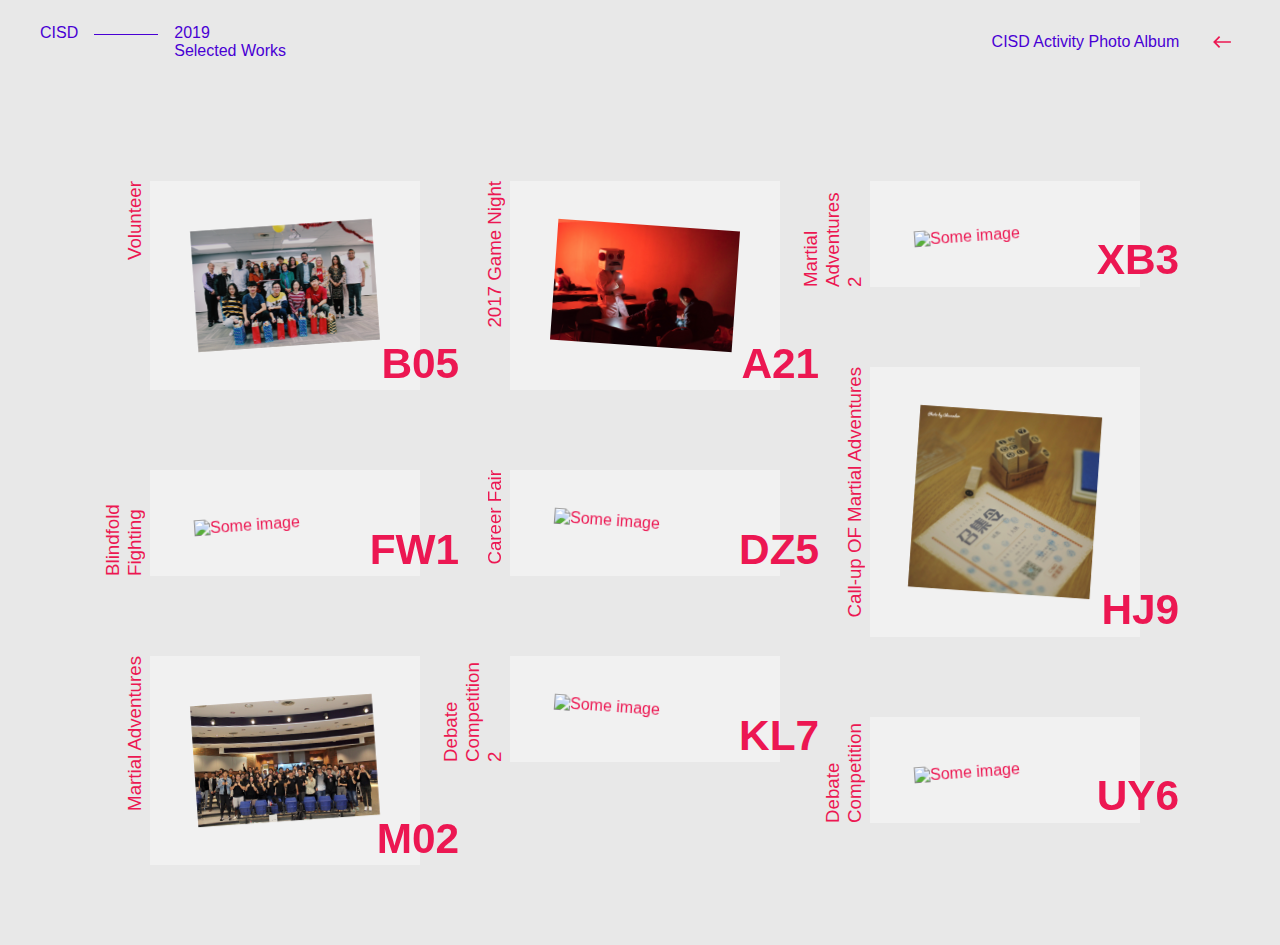
==== commit 9e954dc7: "fix mobile expand and shrink" ====
--- a/PictureWall/index.html
+++ b/PictureWall/index.html
@@ -37,7 +37,7 @@
 						<div class="grid__item-wrap">
 							<img class="grid__item-img" src="img/13.jpg" alt="Some image" />
 						</div>
-						<h3 class="grid__item-title">Tour of my Life</h3>
+						<h3 class="grid__item-title">Volunteer</h3>
 						<h4 class="grid__item-number">B05</h4>
 					</a>
 					<a href="#" class="grid__item">
@@ -112,9 +112,12 @@
 						<img class="content__item-img" src="img/13.jpg" alt="Some image" />
 						<h2 class="content__item-title"></h2>
 					</div>
-					<h3 class="content__item-subtitle">"How I learned to cherish life after a trip to hell"</h3>
-					<div class="content__item-text">
-						<p>When I was in the islands nearly a generation ago, I </p>
+					<h3 class="content__item-subtitle">Volunteer</h3>
+					<div class="content__item-text">
+						<p style="opacity: 0;">When I was in the islands nearly a generation ago, I was acquainted with a young American couple who had among their belongings an attractive little son of the age of seven—attractive but not practicably companionable with me, because he knew no English. He had played from his birth with the little Kanakas on his father’s plantation, and had preferred their language and would learn no other. The family removed to America a month after I arrived in the islands, and straightway the boy began to lose his Kanaka and pick up English. By the time he was twelve he hadn’t a word of Kanaka left; the language had wholly departed from his tongue and from his comprehension. Nine years later, when he was twenty-one, I came upon the family in one of the lake towns of New York, and the mother told me about an adventure which her son had been having. By trade he was now a professional diver. A passenger boat had been caught in a storm on the lake, and had gone down, carrying her people with her. A few days later the young diver descended, with his armor on, and entered the berth-saloon of the boat, and stood at the foot of the companionway, with his hand on the rail, peering through the dim water. Presently something touched him on the shoulder, and he turned and found a dead man swaying and bobbing about him and seemingly inspecting him inquiringly. He was paralyzed with fright.
+						His entry had disturbed the water, and now he discerned a number of dim corpses making for him and wagging their heads and swaying their bodies like sleepy people trying to dance. His senses forsook him, and in that condition he was drawn to the surface. He was put to bed at home, and was soon very ill. During some days he had seasons of delirium which lasted several hours at a time; and while they lasted he talked Kanaka incessantly and glibly; and Kanaka only. He was still very ill, and he talked to me in that tongue; but I did not understand it, of course. The doctor-books tell us that cases like this are not uncommon. Then the doctors ought to study the cases and find out how to multiply them. Many languages and things get mislaid in a person’s head, and stay mislaid for lack of this remedy.
+						Several of our passengers belonged in Honolulu, and these were sent ashore; but nobody could go ashore and return. There were people on shore who were booked to go with us to Australia, but we could not receive them; to do it would cost us a quarantine-term in Sydney. They could have escaped the day before, by ship to San Francisco; but the bars had been put up, now, and they might have to wait weeks before any ship could venture to give them a passage any whither. And there were hardships for others. An elderly lady and her son, recreation-seekers from Massachusetts, had wandered westward, further and further from hometalked Kanaka incessantly and glibly; and Kanaka only. He was still very ill, and he talked to me in that tongue; but I did not understand it, of course. The doctor-books tell us that cases like this are not uncommon. Then the doctors ought to study the cases and find out how to multiply them. Many languages and things get mislaid in a person’s head, and stay mislaid for lack of this remedy.
+						Several of our passengers belonged in Honolulu, and these were sent ashore; but nobody could go ashore and return. There were people on shore who were booked to go with us to Australia, but we could not receive them; to do it would cost us a quarantine-term in Sydney. They could have escaped the day before, by ship to San Francisco; but the bars had been put up, now, and they might have to wait weeks before any ship could venture to give them a passage any whither. And there were hardships for others. An elderly lady and her son, recreation-seekers from Massachusetts, had wandered westward, further and further from home, always intending to take the return track, but always concluding to go still a little further; and now here they were at anchor before Honolulu positively their last westward-bound indulgence—they had made up their minds to that—but where is the use in making up your mind in this world? It is usually a waste of time to do it. These two would have to stay with us as far as Australia. Then they could go on around the world, or go back the way they had come; the distance and the accommodations and outlay of time would be just the same, whichever of the two routes they might elect to take. Think of it: a projected excursion of five hundred miles gradually enlarged, without any elaborate degree of intention, to a possible twenty-four thousand. However, they were used to extensions by this time, and did not mind this new one much.</p>
 					</div>
 				</div><!-- /content__item -->
 				<div class="content__item">
@@ -122,11 +125,12 @@
 						<img class="content__item-img" src="img/2017GameNight.jpg" alt="Some image" />
 						<h2 class="content__item-title">2017 Game Night</h2>
 					</div>
-					<h3 class="content__item-subtitle">"How I learned to cherish life after a trip to hell"</h3>
-					<div class="content__item-text">
-						<p></p>
-						<p>His entry had disturbed the water, and now he </p>
-						<p>Several of our passengers belonged in Honolulu, and </p>
+					<h3 class="content__item-subtitle">2017 Game Night</h3>
+					<div class="content__item-text">
+						<p style="opacity: 0;">When I was in the islands nearly a generation ago, I was acquainted with a young American couple who had among their belongings an attractive little son of the age of seven—attractive but not practicably companionable with me, because he knew no English. He had played from his birth with the little Kanakas on his father’s plantation, and had preferred their language and would learn no other. The family removed to America a month after I arrived in the islands, and straightway the boy began to lose his Kanaka and pick up English. By the time he was twelve he hadn’t a word of Kanaka left; the language had wholly departed from his tongue and from his comprehension. Nine years later, when he was twenty-one, I came upon the family in one of the lake towns of New York, and the mother told me about an adventure which her son had been having. By trade he was now a professional diver. A passenger boat had been caught in a storm on the lake, and had gone down, carrying her people with her. A few days later the young diver descended, with his armor on, and entered the berth-saloon of the boat, and stood at the foot of the companionway, with his hand on the rail, peering through the dim water. Presently something touched him on the shoulder, and he turned and found a dead man swaying and bobbing about him and seemingly inspecting him inquiringly. He was paralyzed with fright.
+						His entry had disturbed the water, and now he discerned a number of dim corpses making for him and wagging their heads and swaying their bodies like sleepy people trying to dance. His senses forsook him, and in that condition he was drawn to the surface. He was put to bed at home, and was soon very ill. During some days he had seasons of delirium which lasted several hours at a time; and while they lasted he talked Kanaka incessantly and glibly; and Kanaka only. He was still very ill, and he talked to me in that tongue; but I did not understand it, of course. The doctor-books tell us that cases like this are not uncommon. Then the doctors ought to study the cases and find out how to multiply them. Many languages and things get mislaid in a person’s head, and stay mislaid for lack of this remedy.
+						Several of our passengers belonged in Honolulu, and these were sent ashore; but nobody could go ashore and return. There were people on shore who were booked to go with us to Australia, but we could not receive them; to do it would cost us a quarantine-term in Sydney. They could have escaped the day before, by ship to San Francisco; but the bars had been put up, now, and they might have to wait weeks before any ship could venture to give them a passage any whither. And there were hardships for others. An elderly lady and her son, recreation-seekers from Massachusetts, had wandered westward, further and further from home, always intending to take the return track, but always concluding to go still a little further; and now here they were at anchor before Honolulu positively their last westward-bound indulgence—they had made up their minds to that—but where is the use in making up your mind in this world? It is usually a waste of time to do it. These two would have to stay with us as far as Australia. Then they could go on around the world, or go back the way they had come; the distance and the accommodations and outlay of time would be just the same, whichever of the two routes they might elect to take. Think of it: a projected excursion of five hundred miles gradually enlarged, without any elaborate degree of intention, to a possible twenty-four thousand. However, they were used to extensions by this time, and did not mind this new one much.talked Kanaka incessantly and glibly; and Kanaka only. He was still very ill, and he talked to me in that tongue; but I did not understand it, of course. The doctor-books tell us that cases like this are not uncommon. Then the doctors ought to study the cases and find out how to multiply them. Many languages and things get mislaid in a person’s head, and stay mislaid for lack of this remedy.
+						Several of our passengers belonged in Honolulu, and these were sent ashore; but nobody could go ashore and return. There were people on shore who were booked to go with us to Australia, but we could not receive them; to do it would cost us a quarantine-term in Sydney. They could have escaped the day before, by ship to San Francisco; but the bars had been put up, now, and they might have to wait weeks before any ship could venture to give them a passage any whither. And there were hardships for others. An elderly lady and her son, recreation-seekers from Massachusetts, had wandered westward, further and further from home, always intending to take the return track, but always concluding to go still a little further; and now here they were at anchor before Honolulu positively their last westward-bound indulgence—they had made up their minds to that—but where is the use in making up your mind in this world? It is usually a waste of time to do it. These two would have to stay with us as far as Australia. Then they could go on around the world, or go back the way they had come; the distance and the accommodations and outlay of time would be just the same, whichever of the two routes they might elect to take. Think of it: a projected excursion of five hundred miles gradually enlarged, without any elaborate degree of intention, to a possible twenty-four thousand. However, they were used to extensions by this time, and did not mind this new one much.</p>
 					</div>
 				</div><!-- /content__item -->
 				<div class="content__item">
@@ -134,100 +138,93 @@
 						<img class="content__item-img" src="img/2019MartialAdventures2.jpg" alt="Some image" />
 						<h2 class="content__item-title"></h2>
 					</div>
-					<h3 class="content__item-subtitle">"How I learned to cherish life after a trip to hell"</h3>
-					<div class="content__item-text">
-						<p>
-						</p>
+					<h3 class="content__item-subtitle">Martial Adventures</h3>
+					<div class="content__item-text">
+						<p style="opacity: 0;">When I was in the islands nearly a generation ago, I was acquainted with a young American couple who had among their belongings an attractive little son of the age of seven—attractive but not practicably companionable with me, because he knew no English. He had played from his birth with the little Kanakas on his father’s plantation, and had preferred their language and would learn no other. The family removed to America a month after I arrived in the islands, and straightway the boy began to lose his Kanaka and pick up English. By the time he was twelve he hadn’t a word of Kanaka left; the language had wholly departed from his tongue and from his comprehension. Nine years later, when he was twenty-one, I came upon the family in one of the lake towns of New York, and the mother told me about an adventure which her son had been having. By trade he was now a professional diver. A passenger boat had been caught in a storm on the lake, and had gone down, carrying her people with her. A few days later the young diver descended, with his armor on, and entered the berth-saloon of the boat, and stood at the foot of the companionway, with his hand on the rail, peering through the dim water. Presently something touched him on the shoulder, and he turned and found a dead man swaying and bobbing about him and seemingly inspecting him inquiringly. He was paralyzed with fright.
+						His entry had disturbed the water, and now he discerned a number of dim corpses making for him and wagging their heads and swaying their bodies like sleepy people trying to dance. His senses forsook him, and in that condition he was drawn to the surface. He was put to bed at home, and was soon very ill. During some days he had seasons of delirium which lasted several hours at a time; and while they lasted he talked Kanaka incessantly and glibly; and Kanaka only. He was still very ill, and he talked to me in that tongue; but I did not understand it, of course. The doctor-books tell us that cases like this are not uncommon. Then the doctors ought to study the cases and find out how to multiply them. Many languages and things get mislaid in a person’s head, and stay mislaid for lack of this remedy.
+						Several of our passengers belonged in Honolulu, and these were sent ashore; but nobody could go ashore and return. There were people on shore who were booked to go with us to Australia, but we could not receive them; to do it would cost us a quarantine-term in Sydney. They could have escaped the day before, by ship to San Francisco; but the bars had been put up, now, and they might have to wait weeks before any ship could venture to give them a passage any whither. And there were hardships for others. An elderly lady and her son, recreation-seekers from Massachusetts, had wandered westward, further and further from home, always intending to take the return track, but always concluding to go still a little further; and now here they were at anchor before Honolulu positively their last westward-bound indulgence—they had made up their minds to that—but where is the use in making up your mind in this world? It is usually a waste of time to do it. These two would have to stay with us as far as Australia. Then they could go on around the world, or go back the way they had come; the distance and the accommodations and outlay of time would be just the same, whichever of the two routes they might elect to take. Think of it: a projected excursion of five hundred miles gradually enlarged, without any elaborate degree of intention, to a possible twenty-four thousand. However, they were used to extensions by this time, and did not mind this new one much.talked Kanaka incessantly and glibly; and Kanaka only. He was still very ill, and he talked to me in that tongue; but I did not understand it, of course. The doctor-books tell us that cases like this are not uncommon. Then the doctors ought to study the cases and find out how to multiply them. Many languages and things get mislaid in a person’s head, and stay mislaid for lack of this remedy.
+						Several of our passengers belonged in Honolulu, and these were sent ashore; but nobody could go ashore and return. There were people on shore who were booked to go with us to Australia, but we could not receive them; to do it would cost us a quarantine-term in Sydney. They could have escaped the day before, by ship to San Francisco; but the bars had been put up, now, and they might have to wait weeks before any ship could venture to give them a passage any whither. And there were hardships for others. An elderly lady and her son, recreation-seekers from Massachusetts, had wandered westward, further and further from home, always intending to take the return track, but always concluding to go still a little further; and now here they were at anchor before Honolulu positively their last westward-bound indulgence—they had made up their minds to that—but where is the use in making up your mind in this world? It is usually a waste of time to do it. These two would have to stay with us as far as Australia. Then they could go on around the world, or go back the way they had come; the distance and the accommodations and outlay of time would be just the same, whichever of the two routes they might elect to take. Think of it: a projected excursion of five hundred miles gradually enlarged, without any elaborate degree of intention, to a possible twenty-four thousand. However, they were used to extensions by this time, and did not mind this new one much.</p>
 					</div>
 				</div><!-- /content__item -->
 				<div class="content__item">
 					<div class="content__item-intro">
 						<img class="content__item-img" src="img/Call-upMartialAdventures.jpg" alt="Some image" />
-						<h2 class="content__item-title">The silent thief</h2>
-					</div>
-					<h3 class="content__item-subtitle">"How I learned to cherish life after a trip to hell"</h3>
-					<div class="content__item-text">
-						<p>When I was in the islands nearly a generation ago, I .</p>
+						<h2 class="content__item-title"></h2>
+					</div>
+					<h3 class="content__item-subtitle">Call-up Martial Adventures</h3>
+					<div class="content__item-text">
+						<p style="opacity: 0;">When I was in the islands nearly a generation ago, I was acquainted with a young American couple who had among their belongings an attractive little son of the age of seven—attractive but not practicably companionable with me, because he knew no English. He had played from his birth with the little Kanakas on his father’s plantation, and had preferred their language and would learn no other. The family removed to America a month after I arrived in the islands, and straightway the boy began to lose his Kanaka and pick up English. By the time he was twelve he hadn’t a word of Kanaka left; the language had wholly departed from his tongue and from his comprehension. Nine years later, when he was twenty-one, I came upon the family in one of the lake towns of New York, and the mother told me about an adventure which her son had been having. By trade he was now a professional diver. A passenger boat had been caught in a storm on the lake, and had gone down, carrying her people with her. A few days later the young diver descended, with his armor on, and entered the berth-saloon of the boat, and stood at the foot of the companionway, with his hand on the rail, peering through the dim water. Presently something touched him on the shoulder, and he turned and found a dead man swaying and bobbing about him and seemingly inspecting him inquiringly. He was paralyzed with fright.
+						His entry had disturbed the water, and now he discerned a number of dim corpses making for him and wagging their heads and swaying their bodies like sleepy people trying to dance. His senses forsook him, and in that condition he was drawn to the surface. He was put to bed at home, and was soon very ill. During some days he had seasons of delirium which lasted several hours at a time; and while they lasted he talked Kanaka incessantly and glibly; and Kanaka only. He was still very ill, and he talked to me in that tongue; but I did not understand it, of course. The doctor-books tell us that cases like this are not uncommon. Then the doctors ought to study the cases and find out how to multiply them. Many languages and things get mislaid in a person’s head, and stay mislaid for lack of this remedy.
+						Several of our passengers belonged in Honolulu, and these were sent ashore; but nobody could go ashore and return. There were people on shore who were booked to go with us to Australia, but we could not receive them; to do it would cost us a quarantine-term in Sydney. They could have escaped the day before, by ship to San Francisco; but the bars had been put up, now, and they might have to wait weeks before any ship could venture to give them a passage any whither. And there were hardships for others. An elderly lady and her son, recreation-seekers from Massachusetts, had wandered westward, further and further from home, always intending to take the return track, but always concluding to go still a little further; and now here they were at anchor before Honolulu positively their last westward-bound indulgence—they had made up their minds to that—but where is the use in making up your mind in this world? It is usually a waste of time to do it. These two would have to stay with us as far as Australia. Then they could go on around the world, or go back the way they had come; the distance and the accommodations and outlay of time would be just the same, whichever of the two routes they might elect to take. Think of it: a projected excursion of five hundred miles gradually enlarged, without any elaborate degree of intention, to a possible twenty-four thousand. However, they were used to extensions by this time, and did not mind this new one much.talked Kanaka incessantly and glibly; and Kanaka only. He was still very ill, and he talked to me in that tongue; but I did not understand it, of course. The doctor-books tell us that cases like this are not uncommon. Then the doctors ought to study the cases and find out how to multiply them. Many languages and things get mislaid in a person’s head, and stay mislaid for lack of this remedy.
+						Several of our passengers belonged in Honolulu, and these were sent ashore; but nobody could go ashore and return. There were people on shore who were booked to go with us to Australia, but we could not receive them; to do it would cost us a quarantine-term in Sydney. They could have escaped the day before, by ship to San Francisco; but the bars had been put up, now, and they might have to wait weeks before any ship could venture to give them a passage any whither. And there were hardships for others. An elderly lady and her son, recreation-seekers from Massachusetts, had wandered westward, further and further from home, always intending to take the return track, but always concluding to go still a little further; and now here they were at anchor before Honolulu positively their last westward-bound indulgence—they had made up their minds to that—but where is the use in making up your mind in this world? It is usually a waste of time to do it. These two would have to stay with us as far as Australia. Then they could go on around the world, or go back the way they had come; the distance and the accommodations and outlay of time would be just the same, whichever of the two routes they might elect to take. Think of it: a projected excursion of five hundred miles gradually enlarged, without any elaborate degree of intention, to a possible twenty-four thousand. However, they were used to extensions by this time, and did not mind this new one much.</p>
 					</div>
 				</div><!-- /content__item -->
 				<div class="content__item">
 					<div class="content__item-intro">
 						<img class="content__item-img" src="img/BlindfoldFighting.jpg" alt="Some image" />
-						<h2 class="content__item-title">Locked away</h2>
-					</div>
-					<h3 class="content__item-subtitle">"How I learned to cherish life after a trip to hell"</h3>
-					<div class="content__item-text">
-						<p>When I was in the islands nearly a generation ago, I </p>
+						<h2 class="content__item-title"></h2>
+					</div>
+					<h3 class="content__item-subtitle">Blindfold Fighting</h3>
+					<div class="content__item-text">
+						<p style="opacity: 0;">When I was in the islands nearly a generation ago, I was acquainted with a young American couple who had among their belongings an attractive little son of the age of seven—attractive but not practicably companionable with me, because he knew no English. He had played from his birth with the little Kanakas on his father’s plantation, and had preferred their language and would learn no other. The family removed to America a month after I arrived in the islands, and straightway the boy began to lose his Kanaka and pick up English. By the time he was twelve he hadn’t a word of Kanaka left; the language had wholly departed from his tongue and from his comprehension. Nine years later, when he was twenty-one, I came upon the family in one of the lake towns of New York, and the mother told me about an adventure which her son had been having. By trade he was now a professional diver. A passenger boat had been caught in a storm on the lake, and had gone down, carrying her people with her. A few days later the young diver descended, with his armor on, and entered the berth-saloon of the boat, and stood at the foot of the companionway, with his hand on the rail, peering through the dim water. Presently something touched him on the shoulder, and he turned and found a dead man swaying and bobbing about him and seemingly inspecting him inquiringly. He was paralyzed with fright.
+						His entry had disturbed the water, and now he discerned a number of dim corpses making for him and wagging their heads and swaying their bodies like sleepy people trying to dance. His senses forsook him, and in that condition he was drawn to the surface. He was put to bed at home, and was soon very ill. During some days he had seasons of delirium which lasted several hours at a time; and while they lasted he talked Kanaka incessantly and glibly; and Kanaka only. He was still very ill, and he talked to me in that tongue; but I did not understand it, of course. The doctor-books tell us that cases like this are not uncommon. Then the doctors ought to study the cases and find out how to multiply them. Many languages and things get mislaid in a person’s head, and stay mislaid for lack of this remedy.
+						Several of our passengers belonged in Honolulu, and these were sent ashore; but nobody could go ashore and return. There were people on shore who were booked to go with us to Australia, but we could not receive them; to do it would cost us a quarantine-term in Sydney. They could have escaped the day before, by ship to San Francisco; but the bars had been put up, now, and they might have to wait weeks before any ship could venture to give them a passage any whither. And there were hardships for others. An elderly lady and her son, recreation-seekers from Massachusetts, had wandered westward, further and further from home, always intending to take the return track, but always concluding to go still a little further; and now here they were at anchor before Honolulu positively their last westward-bound indulgence—they had made up their minds to that—but where is the use in making up your mind in this world? It is usually a waste of time to do it. These two would have to stay with us as far as Australia. Then they could go on around the world, or go back the way they had come; the distance and the accommodations and outlay of time would be just the same, whichever of the two routes they might elect to take. Think of it: a projected excursion of five hundred miles gradually enlarged, without any elaborate degree of intention, to a possible twenty-four thousand. However, they were used to extensions by this time, and did not mind this new one much.talked Kanaka incessantly and glibly; and Kanaka only. He was still very ill, and he talked to me in that tongue; but I did not understand it, of course. The doctor-books tell us that cases like this are not uncommon. Then the doctors ought to study the cases and find out how to multiply them. Many languages and things get mislaid in a person’s head, and stay mislaid for lack of this remedy.
+						Several of our passengers belonged in Honolulu, and these were sent ashore; but nobody could go ashore and return. There were people on shore who were booked to go with us to Australia, but we could not receive them; to do it would cost us a quarantine-term in Sydney. They could have escaped the day before, by ship to San Francisco; but the bars had been put up, now, and they might have to wait weeks before any ship could venture to give them a passage any whither. And there were hardships for others. An elderly lady and her son, recreation-seekers from Massachusetts, had wandered westward, further and further from home, always intending to take the return track, but always concluding to go still a little further; and now here they were at anchor before Honolulu positively their last westward-bound indulgence—they had made up their minds to that—but where is the use in making up your mind in this world? It is usually a waste of time to do it. These two would have to stay with us as far as Australia. Then they could go on around the world, or go back the way they had come; the distance and the accommodations and outlay of time would be just the same, whichever of the two routes they might elect to take. Think of it: a projected excursion of five hundred miles gradually enlarged, without any elaborate degree of intention, to a possible twenty-four thousand. However, they were used to extensions by this time, and did not mind this new one much.</p>
 					</div>
 				</div><!-- /content__item -->
 				<div class="content__item">
 					<div class="content__item-intro">
 						<img class="content__item-img" src="img/Careerfair.jpg" alt="Some image" />
-						<h2 class="content__item-title">Isolation and me</h2>
-					</div>
-					<h3 class="content__item-subtitle">"How I learned to cherish life after a trip to hell"</h3>
-					<div class="content__item-text">
-						<p>When I was in the islands nearly a generation ago, I </p>
+						<h2 class="content__item-title"></h2>
+					</div>
+					<h3 class="content__item-subtitle">Career Fair</h3>
+					<div class="content__item-text">
+						<p style="opacity: 0;">When I was in the islands nearly a generation ago, I was acquainted with a young American couple who had among their belongings an attractive little son of the age of seven—attractive but not practicably companionable with me, because he knew no English. He had played from his birth with the little Kanakas on his father’s plantation, and had preferred their language and would learn no other. The family removed to America a month after I arrived in the islands, and straightway the boy began to lose his Kanaka and pick up English. By the time he was twelve he hadn’t a word of Kanaka left; the language had wholly departed from his tongue and from his comprehension. Nine years later, when he was twenty-one, I came upon the family in one of the lake towns of New York, and the mother told me about an adventure which her son had been having. By trade he was now a professional diver. A passenger boat had been caught in a storm on the lake, and had gone down, carrying her people with her. A few days later the young diver descended, with his armor on, and entered the berth-saloon of the boat, and stood at the foot of the companionway, with his hand on the rail, peering through the dim water. Presently something touched him on the shoulder, and he turned and found a dead man swaying and bobbing about him and seemingly inspecting him inquiringly. He was paralyzed with fright.
+						His entry had disturbed the water, and now he discerned a number of dim corpses making for him and wagging their heads and swaying their bodies like sleepy people trying to dance. His senses forsook him, and in that condition he was drawn to the surface. He was put to bed at home, and was soon very ill. During some days he had seasons of delirium which lasted several hours at a time; and while they lasted he talked Kanaka incessantly and glibly; and Kanaka only. He was still very ill, and he talked to me in that tongue; but I did not understand it, of course. The doctor-books tell us that cases like this are not uncommon. Then the doctors ought to study the cases and find out how to multiply them. Many languages and things get mislaid in a person’s head, and stay mislaid for lack of this remedy.
+						Several of our passengers belonged in Honolulu, and these were sent ashore; but nobody could go ashore and return. There were people on shore who were booked to go with us to Australia, but we could not receive them; to do it would cost us a quarantine-term in Sydney. They could have escaped the day before, by ship to San Francisco; but the bars had been put up, now, and they might have to wait weeks before any ship could venture to give them a passage any whither. And there were hardships for others. An elderly lady and her son, recreation-seekers from Massachusetts, had wandered westward, further and further from home, always intending to take the return track, but always concluding to go still a little further; and now here they were at anchor before Honolulu positively their last westward-bound indulgence—they had made up their minds to that—but where is the use in making up your mind in this world? It is usually a waste of time to do it. These two would have to stay with us as far as Australia. Then they could go on around the world, or go back the way they had come; the distance and the accommodations and outlay of time would be just the same, whichever of the two routes they might elect to take. Think of it: a projected excursion of five hundred miles gradually enlarged, without any elaborate degree of intention, to a possible twenty-four thousand. However, they were used to extensions by this time, and did not mind this new one much.talked Kanaka incessantly and glibly; and Kanaka only. He was still very ill, and he talked to me in that tongue; but I did not understand it, of course. The doctor-books tell us that cases like this are not uncommon. Then the doctors ought to study the cases and find out how to multiply them. Many languages and things get mislaid in a person’s head, and stay mislaid for lack of this remedy.
+						Several of our passengers belonged in Honolulu, and these were sent ashore; but nobody could go ashore and return. There were people on shore who were booked to go with us to Australia, but we could not receive them; to do it would cost us a quarantine-term in Sydney. They could have escaped the day before, by ship to San Francisco; but the bars had been put up, now, and they might have to wait weeks before any ship could venture to give them a passage any whither. And there were hardships for others. An elderly lady and her son, recreation-seekers from Massachusetts, had wandered westward, further and further from home, always intending to take the return track, but always concluding to go still a little further; and now here they were at anchor before Honolulu positively their last westward-bound indulgence—they had made up their minds to that—but where is the use in making up your mind in this world? It is usually a waste of time to do it. These two would have to stay with us as far as Australia. Then they could go on around the world, or go back the way they had come; the distance and the accommodations and outlay of time would be just the same, whichever of the two routes they might elect to take. Think of it: a projected excursion of five hundred miles gradually enlarged, without any elaborate degree of intention, to a possible twenty-four thousand. However, they were used to extensions by this time, and did not mind this new one much.</p>
 					</div>
 				</div><!-- /content__item -->
 				<div class="content__item">
 					<div class="content__item-intro">
 						<img class="content__item-img" src="img/2019MartialAdventures.jpg" alt="Some image" />
-						<h2 class="content__item-title">Desert races</h2>
-					</div>
-					<h3 class="content__item-subtitle">"How I learned to cherish life after a trip to hell"</h3>
-					<div class="content__item-text">
-						<p>When I was in the islands nearly a generation ago, I </p>
+						<h2 class="content__item-title"></h2>
+					</div>
+					<h3 class="content__item-subtitle">2019 Martial Adventures</h3>
+					<div class="content__item-text">
+						<p style="opacity: 0;">When I was in the islands nearly a generation ago, I was acquainted with a young American couple who had among their belongings an attractive little son of the age of seven—attractive but not practicably companionable with me, because he knew no English. He had played from his birth with the little Kanakas on his father’s plantation, and had preferred their language and would learn no other. The family removed to America a month after I arrived in the islands, and straightway the boy began to lose his Kanaka and pick up English. By the time he was twelve he hadn’t a word of Kanaka left; the language had wholly departed from his tongue and from his comprehension. Nine years later, when he was twenty-one, I came upon the family in one of the lake towns of New York, and the mother told me about an adventure which her son had been having. By trade he was now a professional diver. A passenger boat had been caught in a storm on the lake, and had gone down, carrying her people with her. A few days later the young diver descended, with his armor on, and entered the berth-saloon of the boat, and stood at the foot of the companionway, with his hand on the rail, peering through the dim water. Presently something touched him on the shoulder, and he turned and found a dead man swaying and bobbing about him and seemingly inspecting him inquiringly. He was paralyzed with fright.
+						His entry had disturbed the water, and now he discerned a number of dim corpses making for him and wagging their heads and swaying their bodies like sleepy people trying to dance. His senses forsook him, and in that condition he was drawn to the surface. He was put to bed at home, and was soon very ill. During some days he had seasons of delirium which lasted several hours at a time; and while they lasted he talked Kanaka incessantly and glibly; and Kanaka only. He was still very ill, and he talked to me in that tongue; but I did not understand it, of course. The doctor-books tell us that cases like this are not uncommon. Then the doctors ought to study the cases and find out how to multiply them. Many languages and things get mislaid in a person’s head, and stay mislaid for lack of this remedy.
+						Several of our passengers belonged in Honolulu, and these were sent ashore; but nobody could go ashore and return. There were people on shore who were booked to go with us to Australia, but we could not receive them; to do it would cost us a quarantine-term in Sydney. They could have escaped the day before, by ship to San Francisco; but the bars had been put up, now, and they might have to wait weeks before any ship could venture to give them a passage any whither. And there were hardships for others. An elderly lady and her son, recreation-seekers from Massachusetts, had wandered westward, further and further from home, always intending to take the return track, but always concluding to go still a little further; and now here they were at anchor before Honolulu positively their last westward-bound indulgence—they had made up their minds to that—but where is the use in making up your mind in this world? It is usually a waste of time to do it. These two would have to stay with us as far as Australia. Then they could go on around the world, or go back the way they had come; the distance and the accommodations and outlay of time would be just the same, whichever of the two routes they might elect to take. Think of it: a projected excursion of five hundred miles gradually enlarged, without any elaborate degree of intention, to a possible twenty-four thousand. However, they were used to extensions by this time, and did not mind this new one much.talked Kanaka incessantly and glibly; and Kanaka only. He was still very ill, and he talked to me in that tongue; but I did not understand it, of course. The doctor-books tell us that cases like this are not uncommon. Then the doctors ought to study the cases and find out how to multiply them. Many languages and things get mislaid in a person’s head, and stay mislaid for lack of this remedy.
+						Several of our passengers belonged in Honolulu, and these were sent ashore; but nobody could go ashore and return. There were people on shore who were booked to go with us to Australia, but we could not receive them; to do it would cost us a quarantine-term in Sydney. They could have escaped the day before, by ship to San Francisco; but the bars had been put up, now, and they might have to wait weeks before any ship could venture to give them a passage any whither. And there were hardships for others. An elderly lady and her son, recreation-seekers from Massachusetts, had wandered westward, further and further from home, always intending to take the return track, but always concluding to go still a little further; and now here they were at anchor before Honolulu positively their last westward-bound indulgence—they had made up their minds to that—but where is the use in making up your mind in this world? It is usually a waste of time to do it. These two would have to stay with us as far as Australia. Then they could go on around the world, or go back the way they had come; the distance and the accommodations and outlay of time would be just the same, whichever of the two routes they might elect to take. Think of it: a projected excursion of five hundred miles gradually enlarged, without any elaborate degree of intention, to a possible twenty-four thousand. However, they were used to extensions by this time, and did not mind this new one much.talked Kanaka incessantly and glibly; and Kanaka only. He was still very ill, and he talked to me in that tongue; but I did not understand it, of course. The doctor-books tell us that cases like this are not uncommon. Then the doctors ought to study the cases and find out how to multiply them. Many languages and things get mislaid in a person’s head, and stay mislaid for lack of this remedy.
+						Several of our passengers belonged in Honolulu, and these were sent ashore; but nobody could go ashore and return. There were people on shore who were booked to go with us to Australia, but we could not receive them; to do it would cost us a quarantine-term in Sydney. They could have escaped the day before, by ship to San Francisco; but the bars had been put up, now, and they might have to wait weeks before any ship could venture to give them a passage any whither. And there were hardships for others. An elderly lady and her son, recreation-seekers from Massachusetts, had wandered westward, further and further from home, always intending to take the return track, but always concluding to go still a little further; and now here they were at anchor before Honolulu positively their last westward-bound indulgence—they had made up their minds to that—but where is the use in making up your mind in this world? It is usually a waste of time to do it. These two would have to stay with us as far as Australia. Then they could go on around the world, or go back the way they had come; the distance and the accommodations and outlay of time would be just the same, whichever of the two routes they might elect to take. Think of it: a projected excursion of five hundred miles gradually enlarged, without any elaborate degree of intention, to a possible twenty-four thousand. However, they were used to extensions by this time, and did not mind this new one much.</p>
 					</div>
 				</div><!-- /content__item -->
 				<div class="content__item">
 					<div class="content__item-intro">
 						<img class="content__item-img" src="img/DebateCompetition2.jpg" alt="Some image" />
-						<h2 class="content__item-title">Transcendence</h2>
-					</div>
-					<h3 class="content__item-subtitle">"How I learned to cherish life after a trip to hell"</h3>
-					<div class="content__item-text">
-						<p>When I was in the islands nearly a generation ago, I </p>
+						<h2 class="content__item-title"></h2>
+					</div>
+					<h3 class="content__item-subtitle">Debate Competition</h3>
+					<div class="content__item-text">
+						<p style="opacity: 0;">When I was in the islands nearly a generation ago, I was acquainted with a young American couple who had among their belongings an attractive little son of the age of seven—attractive but not practicably companionable with me, because he knew no English. He had played from his birth with the little Kanakas on his father’s plantation, and had preferred their language and would learn no other. The family removed to America a month after I arrived in the islands, and straightway the boy began to lose his Kanaka and pick up English. By the time he was twelve he hadn’t a word of Kanaka left; the language had wholly departed from his tongue and from his comprehension. Nine years later, when he was twenty-one, I came upon the family in one of the lake towns of New York, and the mother told me about an adventure which her son had been having. By trade he was now a professional diver. A passenger boat had been caught in a storm on the lake, and had gone down, carrying her people with her. A few days later the young diver descended, with his armor on, and entered the berth-saloon of the boat, and stood at the foot of the companionway, with his hand on the rail, peering through the dim water. Presently something touched him on the shoulder, and he turned and found a dead man swaying and bobbing about him and seemingly inspecting him inquiringly. He was paralyzed with fright.
+						His entry had disturbed the water, and now he discerned a number of dim corpses making for him and wagging their heads and swaying their bodies like sleepy people trying to dance. His senses forsook him, and in that condition he was drawn to the surface. He was put to bed at home, and was soon very ill. During some days he had seasons of delirium which lasted several hours at a time; and while they lasted he talked Kanaka incessantly and glibly; and Kanaka only. He was still very ill, and he talked to me in that tongue; but I did not understand it, of course. The doctor-books tell us that cases like this are not uncommon. Then the doctors ought to study the cases and find out how to multiply them. Many languages and things get mislaid in a person’s head, and stay mislaid for lack of this remedy.
+						Several of our passengers belonged in Honolulu, and these were sent ashore; but nobody could go ashore and return. There were people on shore who were booked to go with us to Australia, but we could not receive them; to do it would cost us a quarantine-term in Sydney. They could have escaped the day before, by ship to San Francisco; but the bars had been put up, now, and they might have to wait weeks before any ship could venture to give them a passage any whither. And there were hardships for others. An elderly lady and her son, recreation-seekers from Massachusetts, had wandered westward, further and further from home, always intending to take the return track, but always concluding to go still a little further; and now here they were at anchor before Honolulu positively their last westward-bound indulgence—they had made up their minds to that—but where is the use in making up your mind in this world? It is usually a waste of time to do it. These two would have to stay with us as far as Australia. Then they could go on around the world, or go back the way they had come; the distance and the accommodations and outlay of time would be just the same, whichever of the two routes they might elect to take. Think of it: a projected excursion of five hundred miles gradually enlarged, without any elaborate degree of intention, to a possible twenty-four thousand. However, they were used to extensions by this time, and did not mind this new one much.talked Kanaka incessantly and glibly; and Kanaka only. He was still very ill, and he talked to me in that tongue; but I did not understand it, of course. The doctor-books tell us that cases like this are not uncommon. Then the doctors ought to study the cases and find out how to multiply them. Many languages and things get mislaid in a person’s head, and stay mislaid for lack of this remedy.
+						Several of our passengers belonged in Honolulu, and these were sent ashore; but nobody could go ashore and return. There were people on shore who were booked to go with us to Australia, but we could not receive them; to do it would cost us a quarantine-term in Sydney. They could have escaped the day before, by ship to San Francisco; but the bars had been put up, now, and they might have to wait weeks before any ship could venture to give them a passage any whither. And there were hardships for others. An elderly lady and her son, recreation-seekers from Massachusetts, had wandered westward, further and further from home, always intending to take the return track, but always concluding to go still a little further; and now here they were at anchor before Honolulu positively their last westward-bound indulgence—they had made up their minds to that—but where is the use in making up your mind in this world? It is usually a waste of time to do it. These two would have to stay with us as far as Australia. Then they could go on around the world, or go back the way they had come; the distance and the accommodations and outlay of time would be just the same, whichever of the two routes they might elect to take. Think of it: a projected excursion of five hundred miles gradually enlarged, without any elaborate degree of intention, to a possible twenty-four thousand. However, they were used to extensions by this time, and did not mind this new one much.talked Kanaka incessantly and glibly; and Kanaka only. He was still very ill, and he talked to me in that tongue; but I did not understand it, of course. The doctor-books tell us that cases like this are not uncommon. Then the doctors ought to study the cases and find out how to multiply them. Many languages and things get mislaid in a person’s head, and stay mislaid for lack of this remedy.
+						Several of our passengers belonged in Honolulu, and these were sent ashore; but nobody could go ashore and return. There were people on shore who were booked to go with us to Australia, but we could not receive them; to do it would cost us a quarantine-term in Sydney. They could have escaped the day before, by ship to San Francisco; but the bars had been put up, now, and they might have to wait weeks before any ship could venture to give them a passage any whither. And there were hardships for others. An elderly lady and her son, recreation-seekers from Massachusetts, had wandered westward, further and further from home, always intending to take the return track, but always concluding to go still a little further; and now here they were at anchor before Honolulu positively their last westward-bound indulgence—they had made up their minds to that—but where is the use in making up your mind in this world? It is usually a waste of time to do it. These two would have to stay with us as far as Australia. Then they could go on around the world, or go back the way they had come; the distance and the accommodations and outlay of time would be just the same, whichever of the two routes they might elect to take. Think of it: a projected excursion of five hundred miles gradually enlarged, without any elaborate degree of intention, to a possible twenty-four thousand. However, they were used to extensions by this time, and did not mind this new one much.</p>
 					</div>
 				</div><!-- /content__item -->
 				<div class="content__item">
 					<div class="content__item-intro">
 						<img class="content__item-img" src="img/DebateCompetition.jpg" alt="Some image" />
-						<h2 class="content__item-title">Loosing my mind</h2>
-					</div>
-					<h3 class="content__item-subtitle">"How I learned to cherish life after a trip to hell"</h3>
-					<div class="content__item-text">
-						<p>When I was in the islands nearly a generation ago, I </p>
-					</div>
-				</div><!-- /content__item -->
-				<div class="content__item">
-					<div class="content__item-intro">
-						<img class="content__item-img" src="img/10.jpg" alt="Some image" />
-						<h2 class="content__item-title">Holding your breath</h2>
-					</div>
-					<h3 class="content__item-subtitle">"How I learned to cherish life after a trip to hell"</h3>
-					<div class="content__item-text">
-						<p>When I was in the islands nearly a generation ago, I </p>
-					</div>
-				</div><!-- /content__item -->
-				<div class="content__item">
-					<div class="content__item-intro">
-						<img class="content__item-img" src="img/11.jpg" alt="Some image" />
-						<h2 class="content__item-title">Making the best of it</h2>
-					</div>
-					<h3 class="content__item-subtitle">"How I learned to cherish life after a trip to hell"</h3>
-					<div class="content__item-text">
-						<p>When I was in the islands nearly a generation ago, I </p>
-					</div>
-				</div><!-- /content__item -->
-				<div class="content__item">
-					<div class="content__item-intro">
-						<img class="content__item-img" src="img/12.jpg" alt="Some image" />
-						<h2 class="content__item-title">Haunted Blessings</h2>
-					</div>
-					<h3 class="content__item-subtitle">"How I learned to cherish life after a trip to hell"</h3>
-					<div class="content__item-text">
-						<p>When I was in the islands nearly a generation ago, I </p>
+						<h2 class="content__item-title"></h2>
+					</div>
+					<h3 class="content__item-subtitle">Debate Competition</h3>
+					<div class="content__item-text">
+						<p style="opacity: 0;">When I was in the islands nearly a generation ago, I was acquainted with a young American couple who had among their belongings an attractive little son of the age of seven—attractive but not practicably companionable with me, because he knew no English. He had played from his birth with the little Kanakas on his father’s plantation, and had preferred their language and would learn no other. The family removed to America a month after I arrived in the islands, and straightway the boy began to lose his Kanaka and pick up English. By the time he was twelve he hadn’t a word of Kanaka left; the language had wholly departed from his tongue and from his comprehension. Nine years later, when he was twenty-one, I came upon the family in one of the lake towns of New York, and the mother told me about an adventure which her son had been having. By trade he was now a professional diver. A passenger boat had been caught in a storm on the lake, and had gone down, carrying her people with her. A few days later the young diver descended, with his armor on, and entered the berth-saloon of the boat, and stood at the foot of the companionway, with his hand on the rail, peering through the dim water. Presently something touched him on the shoulder, and he turned and found a dead man swaying and bobbing about him and seemingly inspecting him inquiringly. He was paralyzed with fright.
+						His entry had disturbed the water, and now he discerned a number of dim corpses making for him and wagging their heads and swaying their bodies like sleepy people trying to dance. His senses forsook him, and in that condition he was drawn to the surface. He was put to bed at home, and was soon very ill. During some days he had seasons of delirium which lasted several hours at a time; and while they lasted he talked Kanaka incessantly and glibly; and Kanaka only. He was still very ill, and he talked to me in that tongue; but I did not understand it, of course. The doctor-books tell us that cases like this are not uncommon. Then the doctors ought to study the cases and find out how to multiply them. Many languages and things get mislaid in a person’s head, and stay mislaid for lack of this remedy.
+						Several of our passengers belonged in Honolulu, and these were sent ashore; but nobody could go ashore and return. There were people on shore who were booked to go with us to Australia, but we could not receive them; to do it would cost us a quarantine-term in Sydney. They could have escaped the day before, by ship to San Francisco; but the bars had been put up, now, and they might have to wait weeks before any ship could venture to give them a passage any whither. And there were hardships for others. An elderly lady and her son, recreation-seekers from Massachusetts, had wandered westward, further and further from home, always intending to take the return track, but always concluding to go still a little further; and now here they were at anchor before Honolulu positively their last westward-bound indulgence—they had made up their minds to that—but where is the use in making up your mind in this world? It is usually a waste of time to do it. These two would have to stay with us as far as Australia. Then they could go on around the world, or go back the way they had come; the distance and the accommodations and outlay of time would be just the same, whichever of the two routes they might elect to take. Think of it: a projected excursion of five hundred miles gradually enlarged, without any elaborate degree of intention, to a possible twenty-four thousand. However, they were used to extensions by this time, and did not mind this new one much.talked Kanaka incessantly and glibly; and Kanaka only. He was still very ill, and he talked to me in that tongue; but I did not understand it, of course. The doctor-books tell us that cases like this are not uncommon. Then the doctors ought to study the cases and find out how to multiply them. Many languages and things get mislaid in a person’s head, and stay mislaid for lack of this remedy.
+						Several of our passengers belonged in Honolulu, and these were sent ashore; but nobody could go ashore and return. There were people on shore who were booked to go with us to Australia, but we could not receive them; to do it would cost us a quarantine-term in Sydney. They could have escaped the day before, by ship to San Francisco; but the bars had been put up, now, and they might have to wait weeks before any ship could venture to give them a passage any whither. And there were hardships for others. An elderly lady and her son, recreation-seekers from Massachusetts, had wandered westward, further and further from home, always intending to take the return track, but always concluding to go still a little further; and now here they were at anchor before Honolulu positively their last westward-bound indulgence—they had made up their minds to that—but where is the use in making up your mind in this world? It is usually a waste of time to do it. These two would have to stay with us as far as Australia. Then they could go on around the world, or go back the way they had come; the distance and the accommodations and outlay of time would be just the same, whichever of the two routes they might elect to take. Think of it: a projected excursion of five hundred miles gradually enlarged, without any elaborate degree of intention, to a possible twenty-four thousand. However, they were used to extensions by this time, and did not mind this new one much.talked Kanaka incessantly and glibly; and Kanaka only. He was still very ill, and he talked to me in that tongue; but I did not understand it, of course. The doctor-books tell us that cases like this are not uncommon. Then the doctors ought to study the cases and find out how to multiply them. Many languages and things get mislaid in a person’s head, and stay mislaid for lack of this remedy.
+						Several of our passengers belonged in Honolulu, and these were sent ashore; but nobody could go ashore and return. There were people on shore who were booked to go with us to Australia, but we could not receive them; to do it would cost us a quarantine-term in Sydney. They could have escaped the day before, by ship to San Francisco; but the bars had been put up, now, and they might have to wait weeks before any ship could venture to give them a passage any whither. And there were hardships for others. An elderly lady and her son, recreation-seekers from Massachusetts, had wandered westward, further and further from home, always intending to take the return track, but always concluding to go still a little further; and now here they were at anchor before Honolulu positively their last westward-bound indulgence—they had made up their minds to that—but where is the use in making up your mind in this world? It is usually a waste of time to do it. These two would have to stay with us as far as Australia. Then they could go on around the world, or go back the way they had come; the distance and the accommodations and outlay of time would be just the same, whichever of the two routes they might elect to take. Think of it: a projected excursion of five hundred miles gradually enlarged, without any elaborate degree of intention, to a possible twenty-four thousand. However, they were used to extensions by this time, and did not mind this new one much.</p>
 					</div>
 				</div><!-- /content__item -->
 				<button class="content__close">Close</button>
@@ -240,4 +237,4 @@
 		<script src="js/TweenMax.min.js"></script>
 		<script src="js/demo.js"></script>
 	</body>
-</html>
+</html>